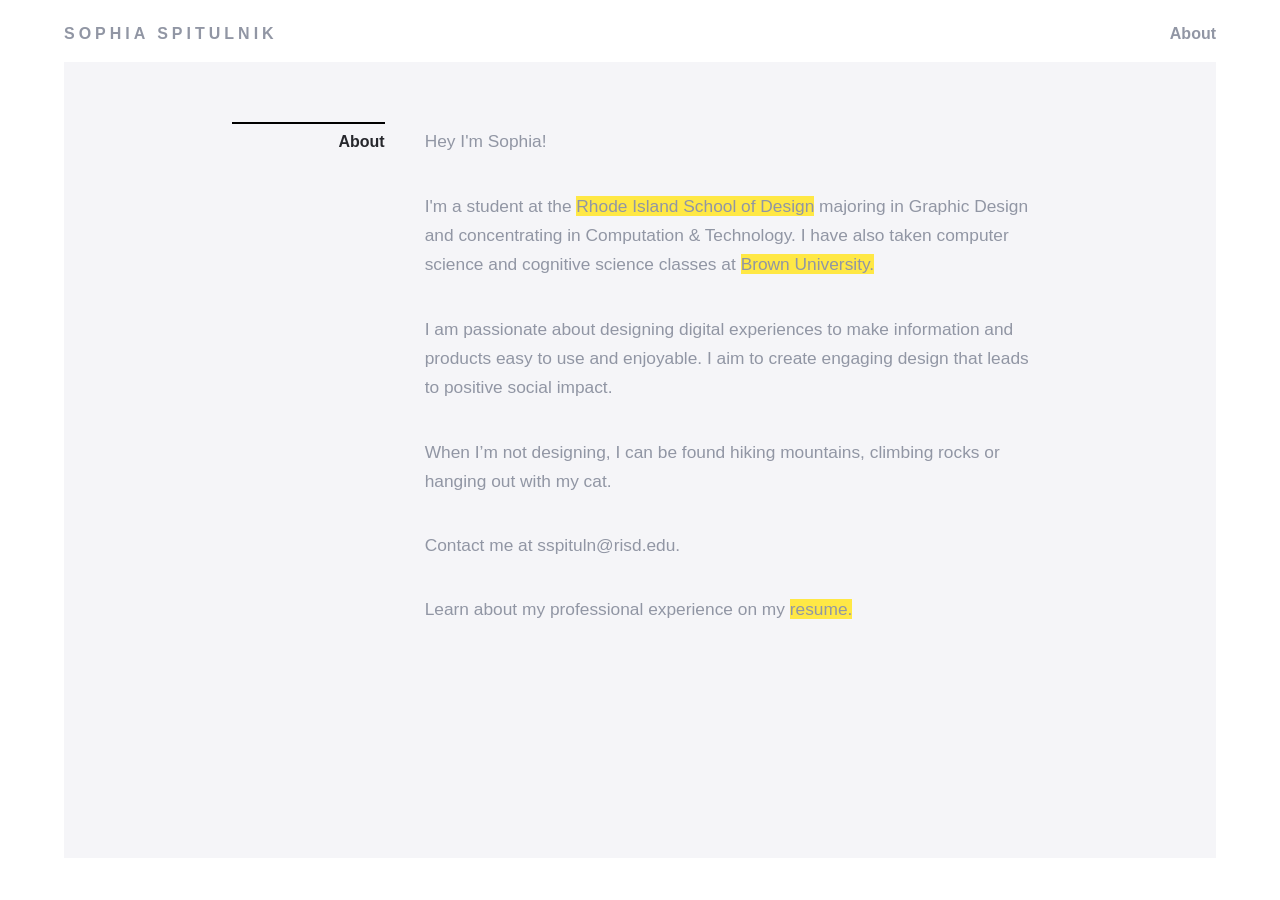
==== about.html @ be1d97a9 "landing page" ====
<!DOCTYPE html>
<html>
<!-- Made by Sophia Spitulnik, set in Pier Sans. -->
	<head>
	    <meta charset="UTF-8">
	    <meta name="description" content="Sophia Spitulnik is a designer and innovator. Sophia creates engaging experiences, products, interactions and designs that lead to positive social impact. She is a student at RISD majoring in Graphic Design with concentrations in Computation & Technology and Sustainability.">
	    <meta name="author" content="Sophia Spitulnik">
	    <title>Sophia Spitulnik</title>
	    <meta property="og:image" content="">
		<meta property="og:url" content="sophiaspitulnik.com">
	    <link rel="stylesheet" href="styles.css">
	    <meta name="viewport" content="width=device-width, initial-scale=1">
	    <link rel="icon" type="image/png" href="images/favicon.png" sizes="32x32">
	</head>
	<body style="overflow: auto;">
		<div class="hideMobile landingPageNav">
			<div id="name">
				<a href="index.html"><h1>Sophia Spitulnik</h1></a>
			</div>
			<div id="navigationGroup">
				<a href="about.html"><h3 class="navigation">About</h3></a>
			</div>
		</div>

		<div class="hideDesktop">
			<div id="navigationGroup">
				<a href="index.html"><h1>Sophia Spitulnik</h1></a>
				<a href="about.html"><h3 class="navigation">About</h3></a>
			</div>
		</div>

		<div style="width: 100%;">
			<div id="about">
				<div class="section">
					<h3>About</h3>
					<div class="sectionContent" style="">
						<p class="basicText">Hey I'm Sophia!</p>
						<p class="basicText">I'm a student at the <a href="https://www.risd.edu/" class="linkHighlight">Rhode Island School of Design</a> majoring in Graphic Design and concentrating in Computation & Technology. I have also taken computer science and cognitive science classes at <a href="https://www.brown.edu/" class="linkHighlight">Brown University.</a></p>
						<p class="basicText">I am passionate about designing digital experiences to make information and products easy to use and enjoyable. I aim to create engaging design that leads to positive social impact.</p>
						<p class="basicText">When I’m not designing, I can be found hiking mountains, climbing rocks or hanging out with my cat.</p>

						<p class="basicText">Contact me at sspituln@risd.edu.</p>
						<p class="basicText">Learn about my professional experience on my <a href="images/sophiaSpitulnikResume.pdf" class="linkHighlight">resume.</a></p>

					</div>
				</div>
			</div>
		</div>

	</body>
</html>
---- styles.css ----
@font-face {
    font-family: PierSans;
    src: url(hinted-PierSans.woff);
}

@font-face {
    font-family: PierSans;
    src: url(hinted-PierSans-Bold.woff);
    font-weight: bold;
}


body, html {
	font-family: "PierSans", Helvetica, sans-serif;
	margin: 0;
	padding: 0;
	line-height: 1.4;
	color: #26272C;
}

hr {
	padding-bottom: 0px;
	margin-bottom: 0px;
	color: #26272C;
	background-color: #26272C;
	height: 2px;
	border: 0;	
}

img, video {
	width: 100%;
}

h1, h2, h3, h4, h5, h6, a {
	color: #26272C;
}


a {
	text-decoration: none;
}


p span{
	font-weight: bold;

}


video.column {
	margin-bottom: 24px;
}

.hideMobile {
	display: none;
}

.hideDesktop {
	display: block;
	width: calc(100% - 32px);
	padding-top: 24px;
	padding-bottom: 16px;
	padding-left: 16px;
	padding-right: 16px;
	position: static; 
	z-index: 110; 
	top: 0;
	background-color: rgba(255, 255, 255, 0.97);
	overflow: hidden;
}

#comingSoonMobil {
	position: relative;
	display: block;
	height: 100%;
}

a#comingSoonMobil:hover .overlay {
	opacity: 1;
}

a#comingSoonMobil:focus .overlay, a#comingSoonMobil:active .overlay {
	opacity: 1;
	background-color: green;
}


.overlay {
	position: absolute;
	top: 0;
	bottom: 0;
	left: 0;
	right: 0;
	height: 100%;
	width: 100%;
	opacity: 0;
	transition: .5s ease;
	background-color: #FFE845;
	z-index: 100;
}

.header {
	position: fixed;
	top: 0;
	width: 100%;
	height: 64px;
	margin: 0;
	padding: 0;
	background-color: #F5F5F8;
	opacity: 0.95;
    filter: alpha(opacity=95);
    z-index: 100;
    box-shadow: 0 4px 8px 0 rgba(0, 0, 0, 0.08), 0 6px 20px 0 rgba(0, 0, 0, 0.07), 0 -4px 8px 0 rgba(0, 0, 0, 0.02), 0 -6px 20px 0 rgba(0, 0, 0, 0.03);

}


.nav h1 {
	font-size: 12pt;
	letter-spacing: 4px;
	text-transform: uppercase;
	font-weight: bold;
	color: #26272C;
	margin: 0px;
	display: inline;
	padding-top: 0px;
}


a {
	color: #26272C;

}

.nav #resume {
	font-size: 8pt;
	font-weight: bold;
	display: inline;
	text-align: right;
	padding-left: 36px;
	text-decoration: underline;
}

.nav {
	position: fixed;
	top: 0;
	width: 100%;
	height: 64px;
	padding-top: 24px;
	padding-left: 24px;
	padding-right: 24px;
	padding-bottom: 0px;
	z-index: 110;
}


.landingPageNav {
	/*display: block; */
	width: 95%;
	padding-top: 24px;
	padding-bottom: 16px;
	padding-left: 16px;
	padding-right: 16px;
	position: static; 
	z-index: 110; 
	top: 0;
	background-color: rgba(255, 255, 255, 0.97);
}

.projectPageNav {
	display: block; 
	width: 90%;
	padding-top: 24px; 
	padding-bottom: 8px;
	padding-left: 5vw;
	padding-right: 5vw;
	position: fixed; 
	z-index: 110; 
	top: 0;
	background-color: rgba(245, 245, 248, 0.97); 
	height: 24px; 	
}


.landingPageNav h1, .projectPageNav h1, .hideDesktop h1 {
	font-size: 12pt;
	letter-spacing: 4px;
	text-transform: uppercase;
	font-weight: bold;
	color: #9196A4;
	margin: 0px;
	line-height: 1;

}

.landingPageNav h3, .projectPageNav h3, .hideDesktop h3 {
	font-size: 12pt;
	font-weight: bold;
	color: #9196A4;
	margin: 0px;
	margin-left: 12px;
	margin-right: 12px;
	line-height: 1;
	display: inline-block;
	line-height: 1.3;
}

#navigationGroup h1 {
	margin-right: 0px;
	line-height: 1.3;
}


.landingPageNav h3:hover {
	color: #FFE845;
}

#name {

}

#name h1:hover {
	color: #1787FF;
}

.headerHR {
	position: fixed;
	top: 0;
	width: 100%;
	margin-top: 64px;
	z-index: 110;
}

.coverImage {
	margin-top: 64px;
    overflow: auto;
}

main h3, main h4, main p, #introMessage {
	padding-left: 16px;
	padding-right: 16px;
}

#introMessage, #about {
	padding-top: 24px;
	margin-top: 0px;
	margin-bottom: 0px;
	background-color: #F5F5F8; 
	z-index: 0; 
	top: 0;
}

#introMessage {
	padding-top: 80px;
	padding-bottom: 40px;
	width: calc(100% - 32px);
    padding-right: 16px;
}

#introMessage h2 {
	font-size: 28pt;
	line-height: 1.3;
	margin-top: 0px;
	margin-bottom: 8px;
}

#about {
	margin-left: 0px;
	margin-right: 0px;
	height: auto;
	width: calc(100% - 48px);
	padding-right: 24px;
	padding-left: 24px;
	padding-bottom: 32px;
}


#about .section {
	max-width: 600px;
	min-width: none;
	height: auto;
}

.projectPreviews, .projectPreviewsNextProj{
	z-index: 51; 
	position: relative; 
	margin-top: 24px;
	width: 100%;
	display: flex;
	flex-wrap: wrap;
	justify-content: center;
	margin-right: auto;
	margin-left: auto;

}

.projectPreviews {
	background-color: white; 
}

.tags {
	display: flex;
	flex-direction: row;
	flex-wrap: wrap;
	margin-bottom: 24px;
	padding-left: 12px;
	padding-right: 12px;
}

.tag {
	background: #F1F1F2;
	border-radius: 100px;
	padding-top: 20px;
	padding-bottom: 16px;
	padding-left: 16px;
	padding-right: 16px;
	margin-right: 4px;
	margin-left: 4px;
	margin-top: 8px;
}

.tag .basicText {
	margin: 0px;
	padding: 0px;
	font-size: 12pt;
	line-height: 0;
}

#introParagraph {
		font-size: 16pt; 
		margin-left: 0vw; 
		max-width: 600px;
		margin-top: 0px;
}

.projectPreviews img,  .projectPreviewsNextProj img{
	width: 100%;
	padding: 0px;
}

.projectPreview, .projectPreviewNextProject {
	box-shadow: 0 4px 8px 0 rgba(0, 0, 0, 0.04), 0 6px 20px 0 rgba(0, 0, 0, 0.03), 0 -4px 8px 0 rgba(0, 0, 0, 0.02), 0 -6px 20px 0 rgba(0, 0, 0, 0.03);
	padding-bottom: 24px;
	margin-bottom: 24px;
	margin-right: 16px;
	margin-left: 16px;
	background-color: white;
}

.projectPreviewNextProject {
	background-color: white;
}


.projectPreview:hover, .projectPreviewNextProject:hover {
	box-shadow: 0 8px 12px 0 rgba(0, 0, 0, 0.17), 0 10px 24px 0 rgba(0, 0, 0, 0.15), 0 -8px 12px 0 rgba(0, 0, 0, 0.08), 0 -10px 24px 0 rgba(0, 0, 0, 0.10);
	transform: translateY(-2px);
	transition: .5s ease;
}


.projectPreview h5, .projectPreview h6, .projectPreviewNextProject h5, .projectPreviewNextProject h6 {
	padding-left: 24px;
	padding-right: 24px;
	text-decoration: none;
}

.projectPreview h5, .projectPreviewNextProject h5 {
	font-size: 20pt;
	margin-top: 0px;
	margin-bottom: 0px;
	padding-top: 24px;

}

.projectPreview h6, .projectPreviewNextProject h6 {
	font-size: 16pt;
	margin-top: 0px;
	margin-bottom: 0px;
	padding-top: 8px;
	padding-bottom: 40px;
	font-weight: normal;

}


/*Project Page Specific*/

#votingResearch, #votingStrategy, #votingIdeation, #votingSocial, #votingPitch, #votingBudget, #brainTeam, #brainIdeation, #brainPrototype, .nextProject, #onomatopoeiasIdeation, #onomatopoeiasReflection, #votingWireframes, #linkedinResearch, #linkedinProblem, #linkedinBrainstorm, #linkedinFeedback, #linkedinNext, #journalBaseIdeation, #journalBaseMockups, #journalBaseReflection {
	background-color: #F5F5F8;
	padding-top: 24px;
	padding-bottom: 96px;
}

#votingBackground, #votingUsers, #votingWebsite, #votingTransportation, #votingVisual, #votingConclusion, #brainBackground, #brainUsers, #brainMockups, #brainReflection, #onomatopoeiasBackground, #onomatopoeiasResearch, #onomatopoeiasGIFs, #votingFlow, #linkedinBackground, #linkedinPersona, #linkedinGoals, #linkedinWireframes, #linkedinMockups, #journalBaseBackground, #journalBaseWireframes, #journalBaseUserFlow {
	padding-top: 24px;
	padding-bottom: 96px;
}

#brainOProblem, #brainNProblem {
	background-color: #404B5A;
	padding-top: 24px;
	padding-bottom: 96px;
}

#votingProblem {
	background-color: #238AFC;
	padding-top: 24px;
	padding-bottom: 96px;
}

#onomatopoeiasFProblem, #onomatopoeiasSProblem, #journalBaseProblem {
	background-color: #FFE845;
	padding-top: 24px;
	padding-bottom: 96px;
}

#votingProblem p, #votingProblem p span, #votingProblem h3, #brainOProblem p, #brainNProblem p, #brainOProblem h3, #brainNProblem h3 {
	color: white;
}

#votingProblem p strong, #votingStrategy p strong, #brainOProblem p strong, #brainNProblem p strong, #onomatopoeiasResearch p strong {
	font-size: 18pt;
	line-height: 1.4;
}

#votingStrategy p strong,  #brainUsers p strong, #onomatopoeiasResearch p strong {
	color: #26272C;
	line-height: 1.4;
}

#onomatopoeiasFProblem p strong, #onomatopoeiasSProblem p strong, #journalBaseProblem p strong {
	font-size: 24pt;
	line-height: 1.4;

}

#onomatopoeiasFProblem p, #onomatopoeiasSProblem p, #journalBaseProblem p {
	color: #26272C;
}


.intro {
	margin-top: 120px;
	width: 100%;
}


.intro h1 {
	font-size: 16pt;
	line-height: 1.2;
	padding-right: 24px;
	padding-left: 24px;
	margin-bottom: 8px;
	font-weight: normal;
}

.intro h2 {
	font-size: 40px;
	margin-top: 0px;
	line-height: 1.2;
	padding-left: 24px;
	margin-bottom: 80px;
}



.basicText {
	font-size: 14pt;
	padding-bottom: 8pt;
    padding-top: 8pt;
	color: #9196A4;
	line-height: 1.4;
	margin-bottom: 0;
	margin-top: 0;
}

li {
	font-size: 16pt;
	color: #9196A4;
}

.basicText span {
	color: #26272C;
}

.projectPageContent {
	margin-top: 24px;
	overflow: hidden;
}

.projectPageContent h3, #about h3 {
	font-size: 36pt;
	margin-bottom: 0px;
	line-height: 1.2;
}

.projectPageContent hr {
	margin-top: -8px;
	margin-bottom: 0px;
	padding: 0;
}


hr.highLevelCategory {
	margin-top: -16px;
	margin-bottom: 48px;
	padding: 0;
}


.projectPageContent h4 {
	font-size: 16pt;
	padding-bottom: 2px;
	margin-bottom: 0px;
	margin-top: 56px;
}


.basicText p {
	font-size: 16pt;
	margin-bottom: 0px;
	margin-top: 24px;
	margin-bottom: 0;
}


.team {
	display: flex;
	flex-direction: row;
	flex-wrap: wrap;
	justify-content: flex-start;
	margin-bottom: 0px;

}

.teammate {
	flex-direction: column;
	width: 40%;
	padding-left: 5%;
	padding-right: 5%;
	padding-bottom: 24px;
	padding-top: 24px;
}

.teammate p {
	margin: 0px;
	padding-top: 0px;
	padding-right: 0px;
	margin-left: 0px;
	font-size: 14pt;
}

.teammateInfo p {
	margin-left: 0px;
	padding-left: 0px;
	margin-bottom: 0px;
	padding-bottom: 0px;
}

.teammate img {
	padding: 0;
	width: 50%;
}

.imageFull {
	margin-top: 12px;
}

.imageFit {
	max-width: 100%;
	padding-right: 24px;
	padding-left: 24px;
	padding-top: 24px;
}

.firstImage {
	margin-top: 16px;
	padding-bottom: 0px;
}

.link {
	text-decoration: underline;
	color: #9196A4;
}

.link:hover {
	color: #1787FF;
}

.linkHighlight {
	background-color: #FFE845; 
	color: #9196A4;
}

.linkHighlight:hover {
	color: #26272C;
}

.projectNavigation {
	display: flex;
	justify-content: center;
}

.projectNavigation ul {
	list-style-type: none;
	padding-right: 24px;
	padding-left: 24px;
	width: 50%;
}

.projectNavigation li {
	border: 2px solid;
	padding: 16px;
	margin: 16px;
	text-decoration: underline;
	font-size: 12px;
	font-weight: bold;
}

.navigation {
	float: left;
	text-align: left;
}

#navigationGroup {
	margin-left: 0px;
	margin-top: 0px;
	text-align: left;
  	display: flex;
  	justify-content: space-between;
  	align-items: flex-end;

}

:target {
  display: block;
  position: relative;
  top: -120px; 
  visibility: hidden;
}



/*The Voting Project Specific*/

#researchStatistics strong {
	color: #26272C;
	font-size: 48pt;
}

.researchStatistic {
	margin-top: 36px;
}


p.researchStatText {
	margin-top: -24px;
}


#quote strong {
	color: #26272C;
	font-size: 18pt;
	text-indent: -0.5em;
}


#quote p.quoteCitation {
	margin-top: 0px;
}

#quote{
	margin-bottom: 0px;
	margin-top: 48px;
}

#problemImages {
	padding-top: 12px;
	display: flex;
	flex-direction: row;
	justify-content: space-around;
	width: 100%;
}

#problemImages img {
	margin-bottom: 12px;
	padding: 4px;
	width: 30%;
	align-self: center;
}

#ideationImage {
	padding-top: 24px;
}

#personaSideBySide {
	display: flex;
	flex-direction: column;
	flex-wrap: wrap;
}

.twoColumns {
	display: flex;
	flex-direction: row;
	flex-wrap: wrap;
}

.twoColumns img, .twoColumns p {
	align-self: center;
}

.votingUserFlow {
	width: 50%; 
	padding-bottom: 0px; 
	padding-top: 0px;
}

.votingMockup {
	width: 100%; 
	padding-bottom: 0px; 
	padding-top: 0px;
}

#howToVoteFirstImage {
	float: right;
	overflow: auto;
}

#personaSideBySide img, #personaSideBySide p {
	align-self: center;
}

#personaSideBySide img {
	padding-top: 40px;
	padding-bottom: 40px;
}



/*BrainGate Specific*/

img.brainMockup {
	box-shadow: 0 4px 8px 0 rgba(0, 0, 0, 0.08), 0 6px 20px 0 rgba(0, 0, 0, 0.07), 0 -4px 8px 0 rgba(0, 0, 0, 0.02), 0 -6px 20px 0 rgba(0, 0, 0, 0.03);
	margin-bottom: 12px;
	padding: 0px;
	width: 100%;
	margin-top: 12px;
}

.brainWirframes {
	display: flex;
	flex-direction: row;
	flex-wrap: wrap;
	justify-content: space-around;
}

.brainWirframes img {
	max-width: 18%;
	height: auto;
	align-self: center;
	padding-bottom: 8px;
	padding-top: 8px;
}


/*Onomatopoeia Specific*/

.sideBySide {
	display: flex;
	flex-direction: row;
}

.sideBySide img {
	width: 50%;
	height: auto;
	align-self: center;
}

.manyOnomatopoeias {
	display: flex;
	flex-direction: row;
	flex-wrap: wrap;
	justify-content: space-around;
}

.manyOnomatopoeias img {
	width: 40%;
	height: auto;
	align-self: center;
	margin-right: 16px;
	margin-left: 16px;
}


/*LinkedIn Specific*/
img.linkedInWireframe {
	width: 70%;
	box-shadow: 0 4px 8px 0 rgba(0, 0, 0, 0.08), 0 6px 20px 0 rgba(0, 0, 0, 0.07), 0 -4px 8px 0 rgba(0, 0, 0, 0.02), 0 -6px 20px 0 rgba(0, 0, 0, 0.03);
	margin-right: 24px;
	margin-left: 24px;
	margin-top: 24px;
}

video.userFlowVideo {
	height: 80vh;
	width: auto;
}



@media (min-width: 1000px) {
	

	/*General Project page*/

	#votingResearch, #votingTeam, #votingStrategy, #votingIdeation, #votingSocial, #votingPitch, #votingBudget, #brainTeam, #brainIdeation, #brainTeam, #brainIdeation, #brainPrototype, .nextProject, #onomatopoeiasIdeation, #onomatopoeiasReflection, #votingWireframes, #linkedinResearch, #linkedinProblem, #linkedinBrainstorm, #linkedinFeedback, #linkedinNext, #journalBaseBackground, #journalBaseIdeation, #journalBaseMockups, #journalBaseReflection {
		padding-top: 96px;
		padding-bottom: 96px;
	}

	#brainOProblem, #brainNProblem, #votingProblem, #votingBackground, #votingUsers, #votingWebsite, #votingTransportation, #votingVisual, #votingConclusion, #brainBackground, #brainUsers, #brainMockups, #brainReflection, #onomatopoeiasBackground, #onomatopoeiasResearch, #onomatopoeiasGIFs, #onomatopoeiasFProblem, #onomatopoeiasSProblem, #votingFlow, #linkedinBackground, #linkedinPersona, #linkedinGoals, #linkedinWireframes, #linkedinMockups, #journalBaseProblem, #journalBaseWireframes, #journalBaseUserFlow {
		padding-top: 96px;
		padding-bottom: 96px;
	}


	#votingProblem p strong, #votingStrategy p strong, #brainOProblem p strong, #brainNProblem p strong {
		font-size: 24pt;
		line-height: 1.4;
	}

	#votingProblem h3, #brainOProblem h3, #brainNProblem h3 {
		border-top: 2px solid white;
	}
	

	main h3, main h4, main p, #introMessage {
		padding-left: 24px;
		padding-right: 24px;
	}

	.hideMobile {
		display: inline;
	}

	.hideDesktop {
		visibility: hidden;
	}

	.intro {
		margin-top: 184px;
		margin-left: 120px;
		margin-right: 120px;
		width: calc(100% - 240px);
		overflow: hidden;
	}

	.intro img {
		height: auto;

	}

	.intro h1 {
		font-size: 20pt;
		line-height: 1.2;
		max-width: 1000px;
		margin-right: auto;
		margin-left: auto;
		margin-bottom: 24px;
		font-weight: normal;
		padding-right: 0px;
	}

	.intro h2 {
		font-size: 58px;
		margin-top: 0px;
		line-height: 1.2;
		max-width: 1000px;
		margin-right: auto;
		margin-left: auto;
		margin-bottom: 144px;
	}
	
	.section {
		margin-right: 120px;
		margin-left: 120px;
		display: flex;
		flex-direction: row;
		align-items: baseline;
	}

	.section h3 {
		font-size: 13pt;
		margin-bottom: 0px;
		margin-top: 36px;
		margin-left: auto;
		margin-right: 40px;
		padding-left: 0px;
		padding-right: 0px;
		line-height: 1.4;
		padding-top: 8px;
		width: 176px;
		border-top: 2px solid #000;
		text-align: right;
	}

	.sectionContent {
		width: 700px;
		margin-right: auto;
		margin-left: auto;
	}


	.header {
		height: 40px;

	}

	.headerHR {
		margin-top: 40px;

	}

	.firstImage {
		margin-top: 16px;
		padding-bottom: 0vw;
	}


	.basicText {
		margin-top: 24px;
		font-size: 13pt;
		line-height: 1.7;
		padding-bottom: 0px;
		margin-bottom: 0;
		padding-bottom: 0px;
	}

	li {
		font-size: 13pt;
		line-height: 1.7;
	}

	.fullImageContainer {
		width: 950px;
		margin: auto;
		margin-top: 24px;
		/*max-width: 175%;
		margin-left: -37.5%;
		margin-right: 37.5%;
		margin-top: 100px;*/
	}


	.projectPageContent img {
		display: block;
	}

	.projectPageContent video {
		display: block;
		height: auto;
	}

	.projectPageContent h4 {
		margin-top: 200px;
		font-size: 24pt;
	}

	hr {
		height: 3px;
	}


	.teammate {
		display: flex;
		width: 28%;
		flex-direction: row;
		padding-left: 24px;
		padding-right: 12px;
		margin-top: 0px;
		margin-bottom: 0px;
		justify-content: flex-start;
		align-self: flex-start;
	}

	.teammate img {
		align-self: flex-start;
		padding-right: 16px;
		width: 25%;
		top: 0;
	}

	.teammate p {
		margin: 0px;
		padding-top: 0px;
		padding-right: 0px;
		margin-left: 0px;
		font-size: 10pt;
	}

	div.projectPreviews.column, div.projectPreviewsNextProj.column {
		display: flex;
		flex-direction: column;
		justify-content: space-between;

	}

	.nextProject {
		padding-left: 0px;
	}

	h3.nextProject {
		font-size: 48px;
		margin-top: 150px;
		margin-bottom: 0px;
	}


	/*landing page*/

	.projectPreview h5, .projectPreviewNextProject h5 {
		font-size: 14pt;
		margin-top: 0px;
		margin-bottom: 12px;
		padding-top: 24px;

	}

	.projectPreview h5, .projectPreview h6, .projectPreviewNextProject h5, .projectPreviewNextProject h6 {
		padding-left: 32px;
		padding-right: 32px;
		text-decoration: none;
	}

	.hide {
		visibility: hidden;
	}

	.projectPreview h6, .projectPreviewNextProject h6 {
		font-size: 14pt;
		margin-top: 0px;
		margin-bottom: 0px;
		padding-top: 0px;
		padding-bottom: 24px;
		font-weight: normal;

	}


	#landingPageContent {
		width: 1000px;
		margin-right: auto;
		margin-left: auto;
	}

	.projectPreviews, .projectPreviewsNextProj {
		display: flex;
		flex-direction: row;
		justify-content: space-between;
		padding-left: 5vw;
		padding-right: 5vw;
		padding-top: 0px;
		flex-wrap: wrap;
		max-width: 90%;
		padding-top: 48px;
	}

	.projectPreviews {
		margin-top: 70vh;
	}

	.projectPreview {
		width: 31%;
		margin-left: 0px;
		margin-right: 0px;
		padding-bottom: 0px;
		margin-top: 16px;
		margin-bottom: 0px;
	}

	.projectPreviewNextProject {
		width: 48%;
		margin-left: 0px;
		margin-right: 0px;
		margin-top: 0px;
		margin-bottom: 48px;
		padding-bottom: 0px;
	}

	.bottom {
		padding-top: 0px;
		margin-top: 0px;
		margin-bottom: 48px;
	}

	.top {
		margin-bottom: 32px;
	}

	#introMessage {
		margin-left: 5vw;
		margin-right: 5vw;
		margin-bottom: 0px;
		margin-top: 24px;
    	padding-top: 144px;
		padding-right: 104px;
		padding-left: 104px;
		padding-bottom: 0px;
		height: 80vh;
		background-color: #F5F5F8; 
		position: fixed; 
		z-index: 0; 
		top: 0;
		width: calc(90% - 208px);
	}

	#about {
		margin-left: 5vw;
		margin-right: 5vw;
		margin-top: 0px;
		background-color: #F5F5F8; 
		height: calc(90vh - 70px);
		width: calc(90% - 96px);
		padding-right: 48px;
		padding-left: 48px;
		padding-top: 24px;
	}

	#about .section {
		min-width: 600px;
		max-width: 800px;
	}

	#about h3 {
		font-size: 12pt;
	}

	#introParagraph {
		font-size: 18pt; 
		margin-left: 35vw; 
		max-width: 600px;
		margin-top: -16px;
	}

	#introMessage h2 {
		font-size: 7vw;
		margin-bottom: 48px;
		line-height: 1.3;
		margin-top: 0px;
	}


	.nav {
		display: block;
		margin-top: 10px;
		width: 90%;
		padding-top: 0px;
		margin-right: auto;
		margin-left: auto;
	}

	.nav #resume {
		float: right;
		padding-right: 48px;
		font-size: 20px;
		position: static;
	}

	.landingPageNav {
	    display: block;
	    width: 90%;
	    padding-top: 26px;
    	padding-bottom: 16px;
	    padding-left: 5vw;
	    padding-right: 5vw;
	    position: fixed;
	    z-index: 110;
	    top: 0;
	}

	.projectPageNav {
		display: block; 
		width: 90%;
		padding-top: 20px;
    	padding-bottom: 10px;
		padding-left: 5vw;
		padding-right: 5vw;
		position: fixed; 
		z-index: 110; 
		top: 0;
		background-color: rgba(245, 245, 248, 0.97); 
		height: 24px; 	
	}

	.landingPageNav h3, .projectPageNav h3, #navigationGroup h1 {
		font-size: 12pt;
		font-weight: bold;
		color: #9196A4;
		margin: 0px;
		margin-left: 48px;
		line-height: 1;
		display: inline-block;
		align-items: flex-end;
		line-height: 1;
	}

	#name {
		float: left;
		align-items: flex-end;
		line-height: 1;
	}

	.navigation {
		display: inline; 
		float: right;
	}


	#navigationGroup {
		margin-left: 0px;
	    margin-top: 0px;
	    margin-top: 16px;
	    text-align: right;
	    display: inline;
	    justify-content: right;
	}


	#dtResume {
		position: static;
	}
	


	/*voting project*/

	
	#personaSideBySide {
		display: flex;
		flex-direction: row;
		flex-wrap: wrap;
	}

	#personaSideBySide img, #personaSideBySide p {
		align-self: center;
		width: 40%;
	}

	.twoColumns {
		display: flex;
		flex-direction: row;
		flex-wrap: wrap;
		justify-content: center;
	}

	.twoColumns img {
		max-width: 50%;
		align-self: center;
	}

	.twoColumns p {
		max-width: 30%;
		align-self: center;
		margin-top: 0px;
	}
		

	.votingMockup {
		width: 50%;
	}

	#researchStatistics {
		display: flex;
		flex-direction: row;
	}

	.researchStatistic {
		width: 40%;
	}

	#quote {
		width: 500px;
		margin-bottom: 90px;
	}

	#problemImages {
		display: flex;
		flex-direction: row;
		justify-content: space-between;
	}

	#problemImages img {
		width: 30%;
		height: auto;
		align-self: center;

	}


	/*BrainGate*/

	.brainMockup {
		width: 800px;
		margin-right: auto;
		margin-left: auto;
		display: block;
		padding: 0px;
	}

	.brainWirframes {
		display: flex;
		flex-direction: row;
		flex-wrap: wrap;
		justify-content: space-between;
	}

	.brainWirframes img {
		width: 18%;
		height: auto;
		align-self: center;
	}

	img.brainMockup {
		margin-top: 40px;
	}


	/*Onomatopoeias*/

	.sideBySide {
		display: flex;
		flex-direction: row;
	}

	.sideBySide img {
		width: 50%;
		height: auto;
		align-self: center;
	}

	.manyOnomatopoeias {
		display: flex;
		flex-direction: row;
		flex-wrap: wrap;
		justify-content: space-around;
	}

	.manyOnomatopoeias img {
		width: 15%;
		height: auto;
		align-self: center;
		margin-right: 16px;
		margin-left: 16px;
	}

	/*LinkedIn Specific*/
	img.linkedInWireframe {
		width: 30%;
	}

	video.userFlowVideo {
		height: 80vh;
		width: auto;
	}


}


@media (min-width: 768px) and (max-width: 1000px) {
	
	
	#votingResearch, #votingStrategy, #votingIdeation, #votingSocial, #votingPitch, #votingBudget, #brainTeam, #brainIdeation, .nextProject, #onomatopoeiasIdeation, #onomatopoeiasReflection, #votingWireframes, #linkedinResearch, #linkedinProblem, #linkedinBrainstorm, #linkedinFeedback, #linkedinNext, #journalBaseBackground, #journalBaseIdeation, #journalBaseMockups, #journalBaseReflection {
		background-color: #f4f4f4;
		padding-top: 96px;
		padding-bottom: 96px;
	}

	#votingProblem, #votingBackground, #votingUsers, #votingWebsite, #votingTransportation, #votingVisual, #votingConclusion, #brainBackground, #brainUsers, #brainMockups, #brainReflection, #onomatopoeiasBackground, #onomatopoeiasResearch, #onomatopoeiasGIFs, #onomatopoeiasFProblem, #onomatopoeiasSProblem, #votingFlow, #linkedinBackground, #linkedinPersona, #linkedinGoals, #linkedinWireframes, #linkedinMockups, #journalBaseProblem, #journalBaseWireframes, #journalBaseUserFlow {
		padding-top: 96px;
		padding-bottom: 96px;
	}

	#votingProblem p strong, #votingStrategy p strong, #brainOProblem p strong, #brainNProblem p strong {
		font-size: 24pt;
		line-height: 1.4;
	}

	#votingProblem h3, #brainOProblem h3, #brainNProblem h3 {
		border-top: 2px solid white;
	}

	main h3, main h4, main p, #introMessage {
		padding-left: 24px;
		padding-right: 24px;
	}

	.hideMobile {
		display: inline;
	}

	.hideDesktop {
		display: none;
		visibility: hidden;
	}

	.intro {
		margin-top: 184px;
		width: 100%;
	}

	.intro img {
		width: 750px;
		margin-right: auto;
		margin-left: auto;
		height: auto;
		display: block;
	}

	.intro h1 {
		font-size: 20pt;
		line-height: 1.2;
		width: 700px;
		margin-right: auto;
		margin-left: auto;
		margin-bottom: 24px;
		font-weight: normal;
	}

	.intro h2 {
		font-size: 58px;
		margin-top: 0px;
		line-height: 1.2;
		max-width: 700px;
		margin-right: auto;
		margin-left: auto;
		margin-bottom: 144px;
	}

	.sectionContent {
		width: 700px;
		margin-right: auto;
		margin-left: auto;
	}

	.section {
		width: 750px;
		margin-right: auto;
		margin-left: auto;
		display: flex;
		flex-direction: row;
	}

	.section h3 {
		font-size: 13pt;
		margin-bottom: 0px;
		margin-top: 36px;
		margin-left: auto;
		margin-right: 24px;
		padding-left: 0px;
		padding-right: 0px;
		line-height: 1.4;
		padding-top: 8px;
		width: 150px;
		border-top: 2px solid #000;
		text-align: right;

	}

	.header {
		height: 40px;

	}

	.headerHR {
		margin-top: 40px;

	}

	.firstImage {
		margin-top: 16px;
		padding-bottom: 0vw;
	}

	.basicText {
		margin-top: 24px;
		font-size: 13pt;
		line-height: 1.8;
		padding-bottom: 0px;
		margin-bottom: 0;
	}

	li {
		font-size: 13pt;
		line-height: 1.7;
	}


	#landingPageContent {
		width: 768px;
		margin-right: auto;
		margin-left: auto;
	}

	.projectPreviews, .projectPreviewsNextProj {
		display: flex;
		flex-direction: row;
		justify-content: space-between;
		padding-left: 5vw;
		padding-right: 5vw;
		padding-top: 0px;
		flex-wrap: wrap;
		max-width: 90%;
		padding-top: 48px;
	}

	.projectPreviews {
		margin-top: 70vh;
	}

	.projectPreview {
		width: 48%;
		margin-left: 0px;
		margin-right: 0px;
		margin-top: 0px;
		margin-bottom: 0px;
		padding-bottom: 0px;
	}

	.projectPreviewNextProject {
		width: 48%;
		margin-left: 0px;
		margin-right: 0px;
		margin-top: 0px;
		margin-bottom: 48px;
		padding-bottom: 0px;
	}

	.bottom {
		padding-top: 0px;
		margin-top: 16px;
		margin-bottom: 16px;
	}

	.top {
		margin-bottom: 16px;
		margin-top: 16px;
	}


	.hide {
		visibility: hidden;
	}

	#introMessage {
		margin-left: 5vw;
		margin-right: 5vw;
		margin-bottom: 0px;
		margin-top: 24px;
		padding-top: 128px;
		padding-right: 104px;
		padding-left: 104px;
		padding-bottom: 0px;
		height: 80vh;
		background-color: #F5F5F8; 
		position: fixed; 
		z-index: 0; 
		top: 0;
		width: calc(90% - 208px);
	}

	#introParagraph {
		font-size: 16pt; 
		margin-left: 0vw; 
		max-width: 600px;
		margin-top: 0px;
	}

	#introMessage h2 {
		font-size: 7vw;
		margin-bottom: 48px;
		line-height: 1.3;
		margin-top: 0px;
	}

	#about {
		margin-left: 5vw;
		margin-right: 5vw;
		margin-top: 0px;
		background-color: #F5F5F8; 
		height: calc(90vh - 70px);
		width: calc(90% - 96px);
		padding-right: 48px;
		padding-left: 48px;
		padding-top: 64px;
	}

	#about .section {
		max-width: 600px;
	}

	#about h3 {
		font-size: 12pt;
	}

	.landingPageNav {
		display: block; 
		width: 90%;
		padding-top: 26px;
    	padding-bottom: 16px;
		padding-left: 5vw;
		padding-right: 5vw;
		position: fixed; 
		z-index: 110; 
		top: 0;
	}

	.projectPageNav {
		display: block; 
		width: 90%;
		padding-top: 20px;
    	padding-bottom: 10px;
		padding-left: 5vw;
		padding-right: 5vw;
		position: fixed; 
		z-index: 110; 
		top: 0;
		background-color: rgba(245, 245, 248, 0.97); 
		height: 24px; 	
	}

	.landingPageNav h3, .projectPageNav h3, #navigationGroup h1 {
		font-size: 12pt;
		font-weight: bold;
		color: #9196A4;
		margin: 0px;
		margin-left: 48px;
		line-height: 1;
		display: inline-block;
	}

	#name {
		float: left;
	}

	.navigation {
		display: inline; 
		float: right;
	}

	#navigationGroup {
		margin-left: 0px;
		margin-top: 0px;
		margin-top: 0px;
		text-align: right;
  		display:inline;
  		justify-content:right;
  		align-items: center;
  		top: 0;
	}


	.nav {
		display: block;
		margin-top: 10px;
		width: 30%;
		padding-top: 0px;
	}


	.nav #resume {
		float: right;
		padding-right: 48px;
		font-size: 20px;
		position: static;
	}

	#dtResume {
		position: static;
	}

	.projectPreview h5, .projectPreviewNextProject h5 {
		font-size: 14pt;
		margin-top: 0px;
		margin-bottom: 12px;
		padding-top: 24px;

	}

	.projectPreview h5, .projectPreview h6, .projectPreviewNextProject h5, .projectPreviewNextProject h6 {
		padding-left: 32px;
		padding-right: 32px;
		text-decoration: none;
	}

	.projectPreview h6, .projectPreviewNextProject h6 {
		font-size: 14pt;
		margin-top: 0px;
		margin-bottom: 0px;
		padding-top: 0px;
		padding-bottom: 24px;
		font-weight: normal;

	}

	.nav {
		width: 768px;
		margin-right: auto;
		margin-left: auto;
		display: block;
		padding-top: 0px;
	}

	.nav #resume {
		float: right;
		padding-right: 48px;
		font-size: 20px;
	}


	img.column  {
		display: block;
	}

	video.column {
		display: block;
	}

	.projectPageContent h4 {
		margin-top: 200px;
		font-size: 24pt;
	}

	.projectPageContent h3 {
		font-size: 13pt;
		margin-bottom: 0px;
		margin-top: 40px;
		margin-left: 0px;
		padding-left: 0px;
	}


	#researchStatistics {
		display: flex;
		flex-direction: row;
	}

	.researchStatistic {
		width: 40%;
	}

	#quote {
		width: 500px;
		margin-bottom: 90px;
	}

	#problemImages {
		display: flex;
		flex-direction: row;
		justify-content: space-between;
	}

	.theVotingProjectImportant p {
		margin-top: 0px;
		padding-top: 64px;
		padding-bottom: 64px;
	}

	#personaSideBySide {
		display: flex;
		flex-direction: row;
		flex-wrap: wrap;
	}

	#personaSideBySide img, #personaSideBySide p {
		align-self: center;
		width: 40%;
	}

	.twoColumns {
		display: flex;
		flex-direction: row;
		flex-wrap: wrap;
		justify-content: center;
	}

	.twoColumns img {
		max-width: 50%;
		align-self: center;
	}

	.twoColumns p {
		max-width: 30%;
		align-self: center;
		margin-top: 0px;
	}
	

	.votingMockup {
		width: 40%;
	}

	#problemImages img {
		width: 30%;
		height: auto;
		align-self: center;

	}

	div.projectPreviews.column {
		display: flex;
		flex-direction: column;
		justify-content: space-between;
	}


	.nextProject {
		padding-left: 0px;
	}

	h3.nextProject {
		font-size: 48px;
		margin-top: 150px;
		margin-bottom: 0px;
	}


	hr {
		height: 3px;
	}


	.teammate {
		display: flex;
		width: 40%;
		flex-direction: row;
		padding-left: 24px;
		padding-right: 12px;
		margin-top: 0px;
		margin-bottom: 0px;
		justify-content: flex-start;
		align-self: flex-start;
	}

	.teammate img {
		align-self: flex-start;
		padding-right: 16px;
		width: 25%;
		top: 0;
	}

	.teammate p {
		margin: 0px;
		padding-top: 0px;
		padding-right: 0px;
		margin-left: 0px;
		font-size: 10pt;
	}


	.brainMockup {
		width: 750px;
		margin-right: auto;
		margin-left: auto;
		display: block;
		padding: 0px;
	}

	img.brainMockup {
		margin-top: 40px;
	}


	.brainWirframes {
		display: flex;
		flex-direction: row;
		flex-wrap: wrap;
		justify-content: space-around;
	}

	.brainWirframes img {
		width: 18%;
		height: auto;
		align-self: center;
		padding-top: 8px;
		padding-bottom: 8px;
	}

	.sideBySide {
		display: flex;
		flex-direction: row;
	}

	.sideBySide img {
		width: 50%;
		height: auto;
		align-self: center;
	}

	.manyOnomatopoeias {
		display: flex;
		flex-direction: row;
		flex-wrap: wrap;
		justify-content: space-around;
	}

	.manyOnomatopoeias img {
		width: 15%;
		height: auto;
		align-self: center;
		margin-right: 16px;
		margin-left: 16px;
	}

	/*LinkedIn Specific*/
	img.linkedInWireframe {
		width: 30%;
	}

	video.userFlowVideo {
		height: 80vh;
		width: auto;
	}


}
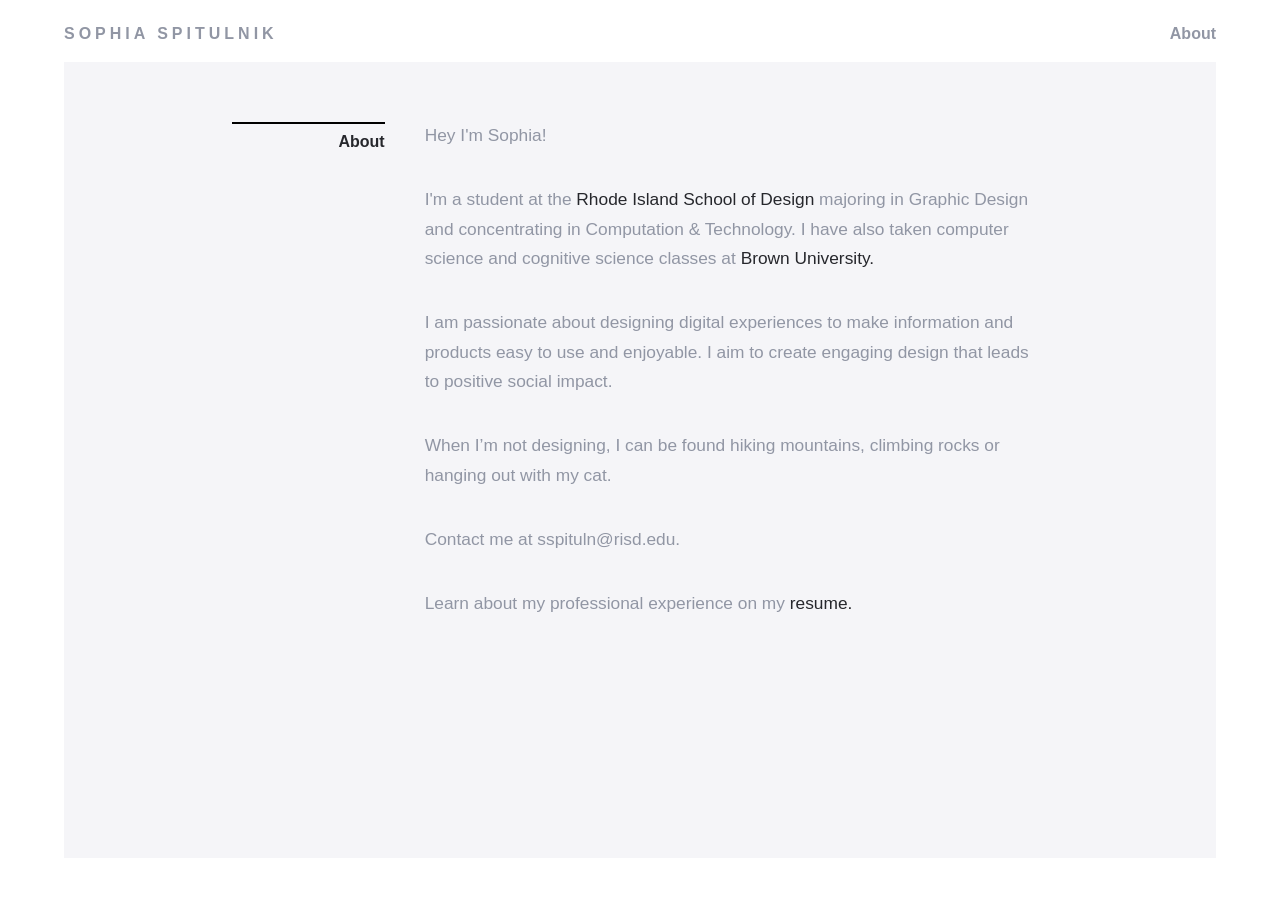
==== commit 286685ec: "journalBase page, nav bar" ====
--- a/about.html
+++ b/about.html
@@ -13,7 +13,7 @@
 	    <link rel="icon" type="image/png" href="images/favicon.png" sizes="32x32">
 	</head>
 	<body style="overflow: auto;">
-		<div class="hideMobile landingPageNav">
+		<div class="hideMobile landingPageNav" style="box-shadow: none; background-color: white;">
 			<div id="name">
 				<a href="index.html"><h1>Sophia Spitulnik</h1></a>
 			</div>
@@ -22,12 +22,13 @@
 			</div>
 		</div>
 
-		<div class="hideDesktop">
+		<div class="hideDesktop" style="background-color: white;">
 			<div id="navigationGroup">
 				<a href="index.html"><h1>Sophia Spitulnik</h1></a>
 				<a href="about.html"><h3 class="navigation">About</h3></a>
 			</div>
 		</div>
+
 
 		<div style="width: 100%;">
 			<div id="about">
@@ -35,12 +36,12 @@
 					<h3>About</h3>
 					<div class="sectionContent" style="">
 						<p class="basicText">Hey I'm Sophia!</p>
-						<p class="basicText">I'm a student at the <a href="https://www.risd.edu/" class="linkHighlight">Rhode Island School of Design</a> majoring in Graphic Design and concentrating in Computation & Technology. I have also taken computer science and cognitive science classes at <a href="https://www.brown.edu/" class="linkHighlight">Brown University.</a></p>
+						<p class="basicText">I'm a student at the <a href="https://www.risd.edu/">Rhode Island School of Design</a> majoring in Graphic Design and concentrating in Computation & Technology. I have also taken computer science and cognitive science classes at <a href="https://www.brown.edu/">Brown University.</a></p>
 						<p class="basicText">I am passionate about designing digital experiences to make information and products easy to use and enjoyable. I aim to create engaging design that leads to positive social impact.</p>
 						<p class="basicText">When I’m not designing, I can be found hiking mountains, climbing rocks or hanging out with my cat.</p>
 
 						<p class="basicText">Contact me at sspituln@risd.edu.</p>
-						<p class="basicText">Learn about my professional experience on my <a href="images/sophiaSpitulnikResume.pdf" class="linkHighlight">resume.</a></p>
+						<p class="basicText">Learn about my professional experience on my <a href="images/sophiaSpitulnikResume.pdf">resume.</a></p>
 
 					</div>
 				</div>
--- a/styles.css
+++ b/styles.css
@@ -66,7 +66,7 @@
 	position: static; 
 	z-index: 110; 
 	top: 0;
-	background-color: rgba(255, 255, 255, 0.97);
+	background-color: rgba(245, 245, 248, 0.95);
 	overflow: hidden;
 }
 
@@ -165,7 +165,9 @@
 	position: static; 
 	z-index: 110; 
 	top: 0;
-	background-color: rgba(255, 255, 255, 0.97);
+	background-color: rgba(245, 245, 248, 0.90);
+	color: #26272C; 
+	box-shadow: 0 4px 15px 0 rgba(0, 0, 0, 0.04), 0 4px 20px 0 rgba(0, 0, 0, 0.03);
 }
 
 .projectPageNav {
@@ -292,7 +294,6 @@
 	justify-content: center;
 	margin-right: auto;
 	margin-left: auto;
-
 }
 
 .projectPreviews {
@@ -341,7 +342,7 @@
 
 .projectPreview, .projectPreviewNextProject {
 	box-shadow: 0 4px 8px 0 rgba(0, 0, 0, 0.04), 0 6px 20px 0 rgba(0, 0, 0, 0.03), 0 -4px 8px 0 rgba(0, 0, 0, 0.02), 0 -6px 20px 0 rgba(0, 0, 0, 0.03);
-	padding-bottom: 24px;
+	padding-bottom: 36px;
 	margin-bottom: 24px;
 	margin-right: 16px;
 	margin-left: 16px;
@@ -371,7 +372,6 @@
 	margin-top: 0px;
 	margin-bottom: 0px;
 	padding-top: 24px;
-
 }
 
 .projectPreview h6, .projectPreviewNextProject h6 {
@@ -379,21 +379,19 @@
 	margin-top: 0px;
 	margin-bottom: 0px;
 	padding-top: 8px;
-	padding-bottom: 40px;
 	font-weight: normal;
-
 }
 
 
 /*Project Page Specific*/
 
-#votingResearch, #votingStrategy, #votingIdeation, #votingSocial, #votingPitch, #votingBudget, #brainTeam, #brainIdeation, #brainPrototype, .nextProject, #onomatopoeiasIdeation, #onomatopoeiasReflection, #votingWireframes, #linkedinResearch, #linkedinProblem, #linkedinBrainstorm, #linkedinFeedback, #linkedinNext, #journalBaseIdeation, #journalBaseMockups, #journalBaseReflection {
+#votingResearch, #votingStrategy, #votingIdeation, #votingSocial, #votingPitch, #votingBudget, #brainTeam, #brainIdeation, #brainPrototype, .nextProject, #onomatopoeiasIdeation, #onomatopoeiasReflection, #votingWireframes, #linkedinResearch, #linkedinProblem, #linkedinBrainstorm, #linkedinFeedback, #linkedinNext, #journalBaseIdeation, #journalBaseMockups, #journalBaseReflection, #ideasUsers, #ideasBranding, #ideasPrototype, #ideasPitch {
 	background-color: #F5F5F8;
 	padding-top: 24px;
 	padding-bottom: 96px;
 }
 
-#votingBackground, #votingUsers, #votingWebsite, #votingTransportation, #votingVisual, #votingConclusion, #brainBackground, #brainUsers, #brainMockups, #brainReflection, #onomatopoeiasBackground, #onomatopoeiasResearch, #onomatopoeiasGIFs, #votingFlow, #linkedinBackground, #linkedinPersona, #linkedinGoals, #linkedinWireframes, #linkedinMockups, #journalBaseBackground, #journalBaseWireframes, #journalBaseUserFlow {
+#votingBackground, #votingUsers, #votingWebsite, #votingTransportation, #votingVisual, #votingConclusion, #brainBackground, #brainUsers, #brainMockups, #brainReflection, #onomatopoeiasBackground, #onomatopoeiasResearch, #onomatopoeiasGIFs, #votingFlow, #linkedinBackground, #linkedinPersona, #linkedinGoals, #linkedinWireframes, #linkedinMockups, #journalBaseBackground, #journalBaseWireframes, #journalBaseUserFlow, #ideasBackground, #ideasWireframes, #ideasMockups, #ideasBusiness {
 	padding-top: 24px;
 	padding-bottom: 96px;
 }
@@ -420,7 +418,7 @@
 	color: white;
 }
 
-#votingProblem p strong, #votingStrategy p strong, #brainOProblem p strong, #brainNProblem p strong, #onomatopoeiasResearch p strong {
+#votingProblem p strong, #votingStrategy p strong, #brainOProblem p strong, #brainNProblem p strong, #onomatopoeiasResearch p strong, #journalBaseProblem p strong {
 	font-size: 18pt;
 	line-height: 1.4;
 }
@@ -431,7 +429,7 @@
 }
 
 #onomatopoeiasFProblem p strong, #onomatopoeiasSProblem p strong, #journalBaseProblem p strong {
-	font-size: 24pt;
+	font-size: 18pt;
 	line-height: 1.4;
 
 }
@@ -679,7 +677,7 @@
 #problemImages {
 	padding-top: 12px;
 	display: flex;
-	flex-direction: row;
+	flex-direction: column;
 	justify-content: space-around;
 	width: 100%;
 }
@@ -687,7 +685,7 @@
 #problemImages img {
 	margin-bottom: 12px;
 	padding: 4px;
-	width: 30%;
+	width: 90%;
 	align-self: center;
 }
 
@@ -815,12 +813,12 @@
 
 	/*General Project page*/
 
-	#votingResearch, #votingTeam, #votingStrategy, #votingIdeation, #votingSocial, #votingPitch, #votingBudget, #brainTeam, #brainIdeation, #brainTeam, #brainIdeation, #brainPrototype, .nextProject, #onomatopoeiasIdeation, #onomatopoeiasReflection, #votingWireframes, #linkedinResearch, #linkedinProblem, #linkedinBrainstorm, #linkedinFeedback, #linkedinNext, #journalBaseBackground, #journalBaseIdeation, #journalBaseMockups, #journalBaseReflection {
+	#votingResearch, #votingTeam, #votingStrategy, #votingIdeation, #votingSocial, #votingPitch, #votingBudget, #brainTeam, #brainIdeation, #brainTeam, #brainIdeation, #brainPrototype, .nextProject, #onomatopoeiasIdeation, #onomatopoeiasReflection, #votingWireframes, #linkedinResearch, #linkedinProblem, #linkedinBrainstorm, #linkedinFeedback, #linkedinNext, #journalBaseBackground, #journalBaseIdeation, #journalBaseMockups, #journalBaseReflection, #ideasUsers, #ideasBranding, #ideasPrototype, #ideasPitch {
 		padding-top: 96px;
 		padding-bottom: 96px;
 	}
 
-	#brainOProblem, #brainNProblem, #votingProblem, #votingBackground, #votingUsers, #votingWebsite, #votingTransportation, #votingVisual, #votingConclusion, #brainBackground, #brainUsers, #brainMockups, #brainReflection, #onomatopoeiasBackground, #onomatopoeiasResearch, #onomatopoeiasGIFs, #onomatopoeiasFProblem, #onomatopoeiasSProblem, #votingFlow, #linkedinBackground, #linkedinPersona, #linkedinGoals, #linkedinWireframes, #linkedinMockups, #journalBaseProblem, #journalBaseWireframes, #journalBaseUserFlow {
+	#brainOProblem, #brainNProblem, #votingProblem, #votingBackground, #votingUsers, #votingWebsite, #votingTransportation, #votingVisual, #votingConclusion, #brainBackground, #brainUsers, #brainMockups, #brainReflection, #onomatopoeiasBackground, #onomatopoeiasResearch, #onomatopoeiasGIFs, #onomatopoeiasFProblem, #onomatopoeiasSProblem, #votingFlow, #linkedinBackground, #linkedinPersona, #linkedinGoals, #linkedinWireframes, #linkedinMockups, #journalBaseProblem, #journalBaseWireframes, #journalBaseUserFlow, #ideasBackground, #ideasWireframes, #ideasMockups, #ideasBusiness {
 		padding-top: 96px;
 		padding-bottom: 96px;
 	}
@@ -888,7 +886,7 @@
 		margin-left: 120px;
 		display: flex;
 		flex-direction: row;
-		align-items: baseline;
+		align-items: flex-start;
 	}
 
 	.section h3 {
@@ -1075,7 +1073,7 @@
 		width: 31%;
 		margin-left: 0px;
 		margin-right: 0px;
-		padding-bottom: 0px;
+		padding-bottom: 36px;
 		margin-top: 16px;
 		margin-bottom: 0px;
 	}
@@ -1265,6 +1263,10 @@
 		align-self: center;
 		margin-top: 0px;
 	}
+
+	#extraTopMargin {
+		margin-top: 100px;
+	}
 		
 
 	.votingMockup {
@@ -1288,14 +1290,16 @@
 	#problemImages {
 		display: flex;
 		flex-direction: row;
-		justify-content: space-between;
+		justify-content: flex-start;
+		padding-right: 24px;
+    	padding-left: 24px;
+
 	}
 
 	#problemImages img {
-		width: 30%;
+		width: 40%;
 		height: auto;
 		align-self: center;
-
 	}
 
 
@@ -1372,13 +1376,13 @@
 @media (min-width: 768px) and (max-width: 1000px) {
 	
 	
-	#votingResearch, #votingStrategy, #votingIdeation, #votingSocial, #votingPitch, #votingBudget, #brainTeam, #brainIdeation, .nextProject, #onomatopoeiasIdeation, #onomatopoeiasReflection, #votingWireframes, #linkedinResearch, #linkedinProblem, #linkedinBrainstorm, #linkedinFeedback, #linkedinNext, #journalBaseBackground, #journalBaseIdeation, #journalBaseMockups, #journalBaseReflection {
+	#votingResearch, #votingStrategy, #votingIdeation, #votingSocial, #votingPitch, #votingBudget, #brainTeam, #brainIdeation, .nextProject, #onomatopoeiasIdeation, #onomatopoeiasReflection, #votingWireframes, #linkedinResearch, #linkedinProblem, #linkedinBrainstorm, #linkedinFeedback, #linkedinNext, #journalBaseBackground, #journalBaseIdeation, #journalBaseMockups, #journalBaseReflection, #ideasUsers, #ideasBranding, #ideasPrototype, #ideasPitch {
 		background-color: #f4f4f4;
 		padding-top: 96px;
 		padding-bottom: 96px;
 	}
 
-	#votingProblem, #votingBackground, #votingUsers, #votingWebsite, #votingTransportation, #votingVisual, #votingConclusion, #brainBackground, #brainUsers, #brainMockups, #brainReflection, #onomatopoeiasBackground, #onomatopoeiasResearch, #onomatopoeiasGIFs, #onomatopoeiasFProblem, #onomatopoeiasSProblem, #votingFlow, #linkedinBackground, #linkedinPersona, #linkedinGoals, #linkedinWireframes, #linkedinMockups, #journalBaseProblem, #journalBaseWireframes, #journalBaseUserFlow {
+	#votingProblem, #votingBackground, #votingUsers, #votingWebsite, #votingTransportation, #votingVisual, #votingConclusion, #brainBackground, #brainUsers, #brainMockups, #brainReflection, #onomatopoeiasBackground, #onomatopoeiasResearch, #onomatopoeiasGIFs, #onomatopoeiasFProblem, #onomatopoeiasSProblem, #votingFlow, #linkedinBackground, #linkedinPersona, #linkedinGoals, #linkedinWireframes, #linkedinMockups, #journalBaseProblem, #journalBaseWireframes, #journalBaseUserFlow, #ideasBackground, #ideasWireframes, #ideasMockups, #ideasBusiness {
 		padding-top: 96px;
 		padding-bottom: 96px;
 	}
@@ -1397,7 +1401,7 @@
 		padding-right: 24px;
 	}
 
-	.hideMobile {
+noteinteractions.png	.hideMobile {
 		display: inline;
 	}
 
@@ -1526,7 +1530,7 @@
 		margin-right: 0px;
 		margin-top: 0px;
 		margin-bottom: 0px;
-		padding-bottom: 0px;
+		padding-bottom: 36px;
 	}
 
 	.projectPreviewNextProject {
@@ -1535,7 +1539,7 @@
 		margin-right: 0px;
 		margin-top: 0px;
 		margin-bottom: 48px;
-		padding-bottom: 0px;
+		padding-bottom: 36px;
 	}
 
 	.bottom {
@@ -1759,7 +1763,9 @@
 	#problemImages {
 		display: flex;
 		flex-direction: row;
-		justify-content: space-between;
+		justify-content: flex-start;
+		padding-right: 24px;
+    	padding-left: 24px;
 	}
 
 	.theVotingProjectImportant p {
@@ -1796,6 +1802,10 @@
 		align-self: center;
 		margin-top: 0px;
 	}
+
+	#extraTopMargin {
+		margin-top: 100px;
+	}
 	
 
 	.votingMockup {
@@ -1803,10 +1813,9 @@
 	}
 
 	#problemImages img {
-		width: 30%;
+		width: 40%;
 		height: auto;
 		align-self: center;
-
 	}
 
 	div.projectPreviews.column {
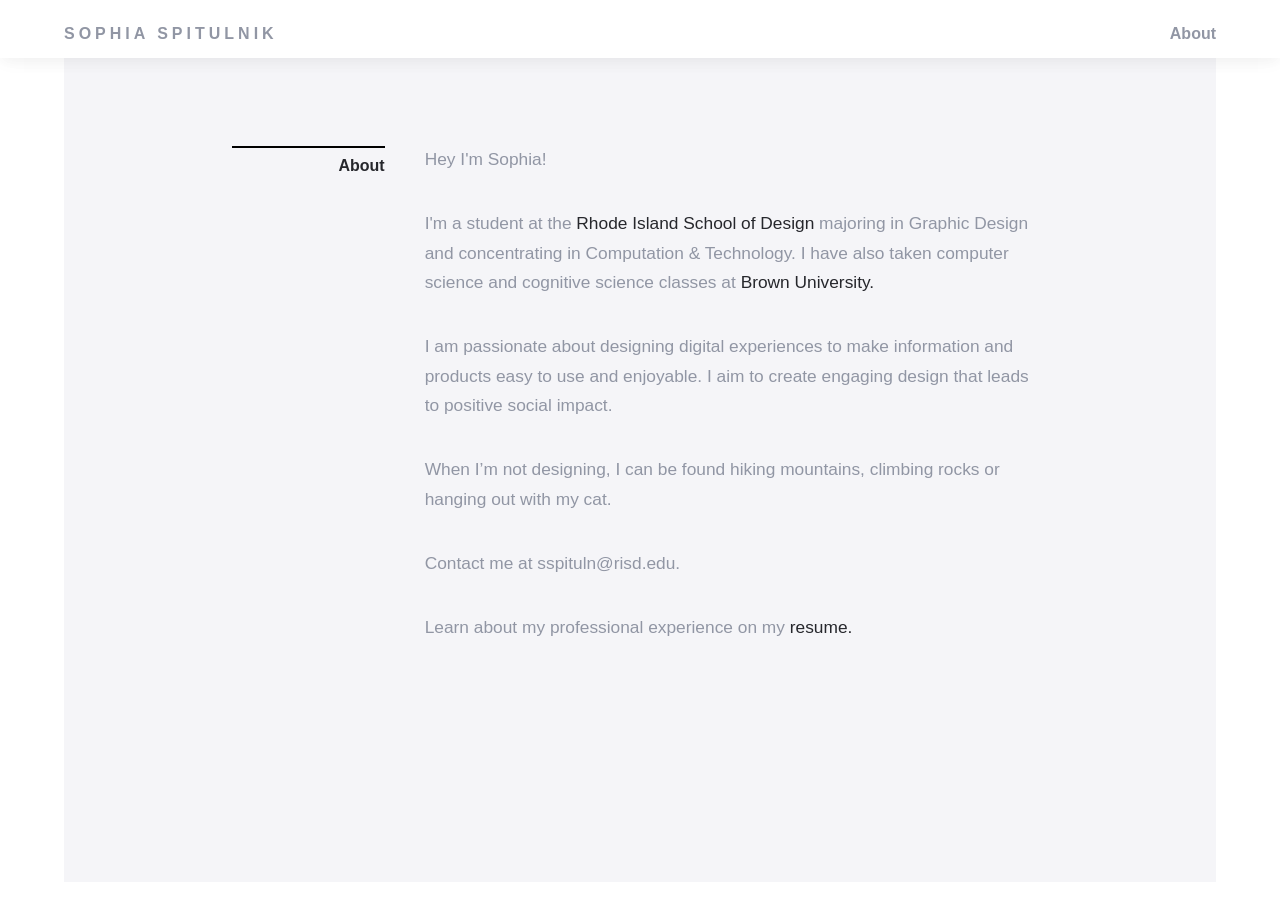
==== commit 080e9a24: "nav bar" ====
--- a/about.html
+++ b/about.html
@@ -13,7 +13,7 @@
 	    <link rel="icon" type="image/png" href="images/favicon.png" sizes="32x32">
 	</head>
 	<body style="overflow: auto;">
-		<div class="hideMobile landingPageNav" style="box-shadow: none; background-color: white;">
+		<div class="hideMobile landingPageNav" style="background-color: white;">
 			<div id="name">
 				<a href="index.html"><h1>Sophia Spitulnik</h1></a>
 			</div>
@@ -22,7 +22,7 @@
 			</div>
 		</div>
 
-		<div class="hideDesktop" style="background-color: white;">
+		<div class="hideDesktop" style="background-color: white; padding-bottom: 0px;">
 			<div id="navigationGroup">
 				<a href="index.html"><h1>Sophia Spitulnik</h1></a>
 				<a href="about.html"><h3 class="navigation">About</h3></a>
@@ -36,12 +36,12 @@
 					<h3>About</h3>
 					<div class="sectionContent" style="">
 						<p class="basicText">Hey I'm Sophia!</p>
-						<p class="basicText">I'm a student at the <a href="https://www.risd.edu/">Rhode Island School of Design</a> majoring in Graphic Design and concentrating in Computation & Technology. I have also taken computer science and cognitive science classes at <a href="https://www.brown.edu/">Brown University.</a></p>
+						<p class="basicText">I'm a student at the <a href="https://www.risd.edu/" target="_blank">Rhode Island School of Design</a> majoring in Graphic Design and concentrating in Computation & Technology. I have also taken computer science and cognitive science classes at <a href="https://www.brown.edu/" target="_blank">Brown University.</a></p>
 						<p class="basicText">I am passionate about designing digital experiences to make information and products easy to use and enjoyable. I aim to create engaging design that leads to positive social impact.</p>
 						<p class="basicText">When I’m not designing, I can be found hiking mountains, climbing rocks or hanging out with my cat.</p>
 
 						<p class="basicText">Contact me at sspituln@risd.edu.</p>
-						<p class="basicText">Learn about my professional experience on my <a href="images/sophiaSpitulnikResume.pdf">resume.</a></p>
+						<p class="basicText">Learn about my professional experience on my <a href="images/sophiaSpitulnikResume.pdf" target="_blank">resume.</a></p>
 
 					</div>
 				</div>
--- a/styles.css
+++ b/styles.css
@@ -96,7 +96,7 @@
 	width: 100%;
 	opacity: 0;
 	transition: .5s ease;
-	background-color: #FFE845;
+	background-color: #6CE4B2;
 	z-index: 100;
 }
 
@@ -255,13 +255,13 @@
 
 #introMessage {
 	padding-top: 80px;
-	padding-bottom: 40px;
+	padding-bottom: 80px;
 	width: calc(100% - 32px);
     padding-right: 16px;
 }
 
 #introMessage h2 {
-	font-size: 28pt;
+	font-size: 36pt;
 	line-height: 1.3;
 	margin-top: 0px;
 	margin-bottom: 8px;
@@ -385,13 +385,13 @@
 
 /*Project Page Specific*/
 
-#votingResearch, #votingStrategy, #votingIdeation, #votingSocial, #votingPitch, #votingBudget, #brainTeam, #brainIdeation, #brainPrototype, .nextProject, #onomatopoeiasIdeation, #onomatopoeiasReflection, #votingWireframes, #linkedinResearch, #linkedinProblem, #linkedinBrainstorm, #linkedinFeedback, #linkedinNext, #journalBaseIdeation, #journalBaseMockups, #journalBaseReflection, #ideasUsers, #ideasBranding, #ideasPrototype, #ideasPitch {
+#votingStrategy, #votingUsers, #votingSocial, #votingPitch, #votingBudget, #brainTeam, #brainIdeation, #brainPrototype, .nextProject, #onomatopoeiasIdeation, #onomatopoeiasReflection, #votingWireframes, #linkedinResearch, #linkedinProblem, #linkedinBrainstorm, #linkedinFeedback, #linkedinNext, #journalBaseIdeation, #journalBaseMockups, #journalBaseReflection, #ideasMockups, #ideasPrototype, #ideasPitch, #ideasResearch {
 	background-color: #F5F5F8;
 	padding-top: 24px;
 	padding-bottom: 96px;
 }
 
-#votingBackground, #votingUsers, #votingWebsite, #votingTransportation, #votingVisual, #votingConclusion, #brainBackground, #brainUsers, #brainMockups, #brainReflection, #onomatopoeiasBackground, #onomatopoeiasResearch, #onomatopoeiasGIFs, #votingFlow, #linkedinBackground, #linkedinPersona, #linkedinGoals, #linkedinWireframes, #linkedinMockups, #journalBaseBackground, #journalBaseWireframes, #journalBaseUserFlow, #ideasBackground, #ideasWireframes, #ideasMockups, #ideasBusiness {
+#votingResearch, #votingBackground, #votingIdeation, #votingWebsite, #votingTransportation, #votingVisual, #votingConclusion, #brainBackground, #brainUsers, #brainMockups, #brainReflection, #onomatopoeiasBackground, #onomatopoeiasResearch, #onomatopoeiasGIFs, #votingFlow, #linkedinBackground, #linkedinPersona, #linkedinGoals, #linkedinWireframes, #linkedinMockups, #journalBaseBackground, #journalBaseWireframes, #journalBaseUserFlow, #ideasBackground, #ideasUsers, #ideasWireframes, #ideasBranding, #ideasBusiness, #ideasProblem {
 	padding-top: 24px;
 	padding-bottom: 96px;
 }
@@ -408,6 +408,10 @@
 	padding-bottom: 96px;
 }
 
+#ideasProblem {
+	background-color: #6CE4B2;
+}
+
 #onomatopoeiasFProblem, #onomatopoeiasSProblem, #journalBaseProblem {
 	background-color: #FFE845;
 	padding-top: 24px;
@@ -418,12 +422,12 @@
 	color: white;
 }
 
-#votingProblem p strong, #votingStrategy p strong, #brainOProblem p strong, #brainNProblem p strong, #onomatopoeiasResearch p strong, #journalBaseProblem p strong {
+#votingProblem p strong, #votingStrategy p strong, #brainOProblem p strong, #brainNProblem p strong, #onomatopoeiasResearch p strong, #journalBaseProblem p strong, #ideasProblem p strong {
 	font-size: 18pt;
 	line-height: 1.4;
 }
 
-#votingStrategy p strong,  #brainUsers p strong, #onomatopoeiasResearch p strong {
+#votingStrategy p strong,  #brainUsers p strong, #onomatopoeiasResearch p strong, #ideasProblem p strong {
 	color: #26272C;
 	line-height: 1.4;
 }
@@ -434,7 +438,7 @@
 
 }
 
-#onomatopoeiasFProblem p, #onomatopoeiasSProblem p, #journalBaseProblem p {
+#onomatopoeiasFProblem p, #onomatopoeiasSProblem p, #journalBaseProblem p, #ideasProblem p {
 	color: #26272C;
 }
 
@@ -813,18 +817,18 @@
 
 	/*General Project page*/
 
-	#votingResearch, #votingTeam, #votingStrategy, #votingIdeation, #votingSocial, #votingPitch, #votingBudget, #brainTeam, #brainIdeation, #brainTeam, #brainIdeation, #brainPrototype, .nextProject, #onomatopoeiasIdeation, #onomatopoeiasReflection, #votingWireframes, #linkedinResearch, #linkedinProblem, #linkedinBrainstorm, #linkedinFeedback, #linkedinNext, #journalBaseBackground, #journalBaseIdeation, #journalBaseMockups, #journalBaseReflection, #ideasUsers, #ideasBranding, #ideasPrototype, #ideasPitch {
+	#votingTeam, #votingStrategy, #votingUsers, #votingSocial, #votingPitch, #votingBudget, #brainTeam, #brainIdeation, #brainTeam, #brainIdeation, #brainPrototype, .nextProject, #onomatopoeiasIdeation, #onomatopoeiasReflection, #votingWireframes, #linkedinResearch, #linkedinProblem, #linkedinBrainstorm, #linkedinFeedback, #linkedinNext, #journalBaseBackground, #journalBaseIdeation, #journalBaseMockups, #journalBaseReflection, #ideasMockups, #ideasPrototype, #ideasPitch, #ideasResearch {
 		padding-top: 96px;
 		padding-bottom: 96px;
 	}
 
-	#brainOProblem, #brainNProblem, #votingProblem, #votingBackground, #votingUsers, #votingWebsite, #votingTransportation, #votingVisual, #votingConclusion, #brainBackground, #brainUsers, #brainMockups, #brainReflection, #onomatopoeiasBackground, #onomatopoeiasResearch, #onomatopoeiasGIFs, #onomatopoeiasFProblem, #onomatopoeiasSProblem, #votingFlow, #linkedinBackground, #linkedinPersona, #linkedinGoals, #linkedinWireframes, #linkedinMockups, #journalBaseProblem, #journalBaseWireframes, #journalBaseUserFlow, #ideasBackground, #ideasWireframes, #ideasMockups, #ideasBusiness {
+	#votingResearch, #brainOProblem, #brainNProblem, #votingProblem, #votingIdeation, #votingBackground, #votingWebsite, #votingTransportation, #votingVisual, #votingConclusion, #brainBackground, #brainUsers, #brainMockups, #brainReflection, #onomatopoeiasBackground, #onomatopoeiasResearch, #onomatopoeiasGIFs, #onomatopoeiasFProblem, #onomatopoeiasSProblem, #votingFlow, #linkedinBackground, #linkedinPersona, #linkedinGoals, #linkedinWireframes, #linkedinMockups, #journalBaseProblem, #journalBaseWireframes, #journalBaseUserFlow, #ideasBackground, #ideasUsers, #ideasWireframes, #ideasBranding, #ideasBusiness, #ideasProblem {
 		padding-top: 96px;
 		padding-bottom: 96px;
 	}
 
 
-	#votingProblem p strong, #votingStrategy p strong, #brainOProblem p strong, #brainNProblem p strong {
+	#votingProblem p strong, #votingStrategy p strong, #brainOProblem p strong, #brainNProblem p strong, #ideasProblem p strong {
 		font-size: 24pt;
 		line-height: 1.4;
 	}
@@ -1123,7 +1127,7 @@
 		width: calc(90% - 96px);
 		padding-right: 48px;
 		padding-left: 48px;
-		padding-top: 24px;
+		padding-top: 64px;
 	}
 
 	#about .section {
@@ -1369,6 +1373,27 @@
 		width: auto;
 	}
 
+	/*unfinished*/
+
+	.unfinishedSideBySide {
+		display: flex;
+		flex-direction: row;
+		justify-content: space-around;
+		margin-top: 48px;
+		margin-bottom: 48px;
+		align-items: center;
+	}
+
+	.unfinishedSideBySide img {
+		width: 40%;
+		height: auto;
+		align-self: center;
+	}
+
+	.unfinishedSideBySide p {
+		width: 40%;
+	}
+
 
 }
 
@@ -1376,18 +1401,18 @@
 @media (min-width: 768px) and (max-width: 1000px) {
 	
 	
-	#votingResearch, #votingStrategy, #votingIdeation, #votingSocial, #votingPitch, #votingBudget, #brainTeam, #brainIdeation, .nextProject, #onomatopoeiasIdeation, #onomatopoeiasReflection, #votingWireframes, #linkedinResearch, #linkedinProblem, #linkedinBrainstorm, #linkedinFeedback, #linkedinNext, #journalBaseBackground, #journalBaseIdeation, #journalBaseMockups, #journalBaseReflection, #ideasUsers, #ideasBranding, #ideasPrototype, #ideasPitch {
+	#votingStrategy, #votingUsers, #votingSocial, #votingPitch, #votingBudget, #brainTeam, #brainIdeation, .nextProject, #onomatopoeiasIdeation, #onomatopoeiasReflection, #votingWireframes, #linkedinResearch, #linkedinProblem, #linkedinBrainstorm, #linkedinFeedback, #linkedinNext, #journalBaseBackground, #journalBaseIdeation, #journalBaseMockups, #journalBaseReflection, #ideasMockups, #ideasPrototype, #ideasPitch, #ideasResearch {
 		background-color: #f4f4f4;
 		padding-top: 96px;
 		padding-bottom: 96px;
 	}
 
-	#votingProblem, #votingBackground, #votingUsers, #votingWebsite, #votingTransportation, #votingVisual, #votingConclusion, #brainBackground, #brainUsers, #brainMockups, #brainReflection, #onomatopoeiasBackground, #onomatopoeiasResearch, #onomatopoeiasGIFs, #onomatopoeiasFProblem, #onomatopoeiasSProblem, #votingFlow, #linkedinBackground, #linkedinPersona, #linkedinGoals, #linkedinWireframes, #linkedinMockups, #journalBaseProblem, #journalBaseWireframes, #journalBaseUserFlow, #ideasBackground, #ideasWireframes, #ideasMockups, #ideasBusiness {
+	#votingResearch, #votingProblem, #votingBackground, #votingIdeation, #votingWebsite, #votingTransportation, #votingVisual, #votingConclusion, #brainBackground, #brainUsers, #brainMockups, #brainReflection, #onomatopoeiasBackground, #onomatopoeiasResearch, #onomatopoeiasGIFs, #onomatopoeiasFProblem, #onomatopoeiasSProblem, #votingFlow, #linkedinBackground, #linkedinPersona, #linkedinGoals, #linkedinWireframes, #linkedinMockups, #journalBaseProblem, #journalBaseWireframes, #journalBaseUserFlow, #ideasBackground, #ideasUsers, #ideasWireframes, #ideasBranding, #ideasBusiness, #ideasProblem {
 		padding-top: 96px;
 		padding-bottom: 96px;
 	}
 
-	#votingProblem p strong, #votingStrategy p strong, #brainOProblem p strong, #brainNProblem p strong {
+	#votingProblem p strong, #votingStrategy p strong, #brainOProblem p strong, #brainNProblem p strong, #ideasProblem p strong {
 		font-size: 24pt;
 		line-height: 1.4;
 	}
@@ -1598,7 +1623,7 @@
 		width: calc(90% - 96px);
 		padding-right: 48px;
 		padding-left: 48px;
-		padding-top: 64px;
+		padding-top: 80px;
 	}
 
 	#about .section {
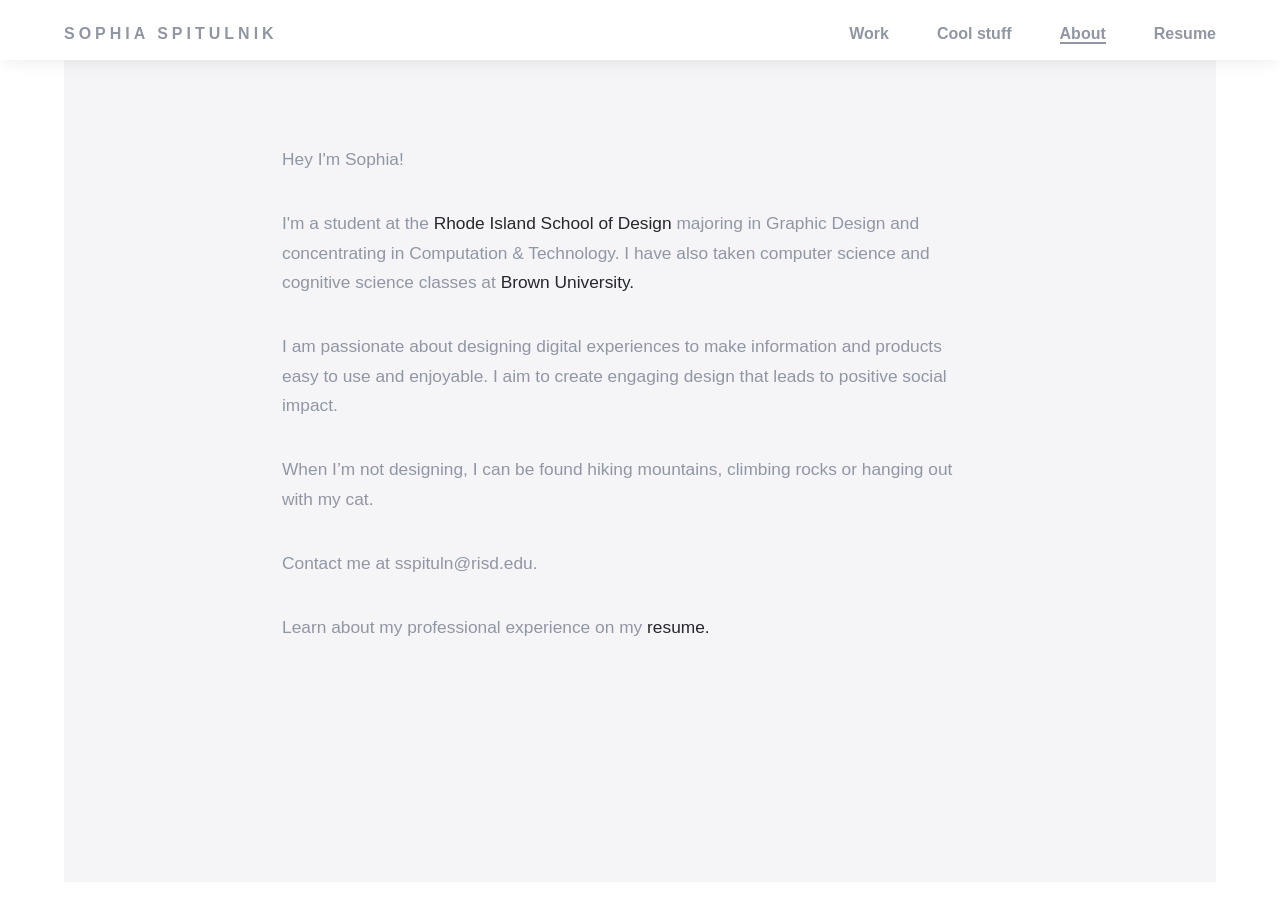
==== commit ee1c8196: "removed image" ====
--- a/about.html
+++ b/about.html
@@ -18,7 +18,10 @@
 				<a href="index.html"><h1>Sophia Spitulnik</h1></a>
 			</div>
 			<div id="navigationGroup">
-				<a href="about.html"><h3 class="navigation">About</h3></a>
+				<a href="images/sophiaSpitulnikResume.pdf" target="_blank"><h3 class="navigation">Resume</h3></a>
+				<a href="about.html"><h3 class="navigation link">About</h3></a>
+				<a href="coolStuff.html"><h3 class="navigation">Cool stuff</h3></a>
+				<a href="index.html"><h3 class="navigation">Work</h3></a>
 			</div>
 		</div>
 
@@ -33,7 +36,6 @@
 		<div style="width: 100%;">
 			<div id="about">
 				<div class="section">
-					<h3>About</h3>
 					<div class="sectionContent" style="">
 						<p class="basicText">Hey I'm Sophia!</p>
 						<p class="basicText">I'm a student at the <a href="https://www.risd.edu/" target="_blank">Rhode Island School of Design</a> majoring in Graphic Design and concentrating in Computation & Technology. I have also taken computer science and cognitive science classes at <a href="https://www.brown.edu/" target="_blank">Brown University.</a></p>
--- a/styles.css
+++ b/styles.css
@@ -583,7 +583,8 @@
 }
 
 .link {
-	text-decoration: underline;
+	border-bottom: 2px solid;
+	/*text-decoration: underline;*/
 	color: #9196A4;
 }
 
@@ -793,6 +794,26 @@
 	align-self: center;
 	margin-right: 16px;
 	margin-left: 16px;
+}
+
+/*cool stuff specific*/
+
+.coolStuffSideBySide {
+	display: flex;
+	flex-direction: column;
+	justify-content: space-around;
+	align-items: center;
+	justify-content: center;
+}
+
+.coolStuffSideBySide div {
+	width: 100%;
+	height: auto;
+	align-self: center;
+}
+
+.coolStuffSideBySide img {
+	padding: 48px;
 }
 
 
@@ -1102,8 +1123,6 @@
 	}
 
 	#introMessage {
-		margin-left: 5vw;
-		margin-right: 5vw;
 		margin-bottom: 0px;
 		margin-top: 24px;
     	padding-top: 144px;
@@ -1115,7 +1134,7 @@
 		position: fixed; 
 		z-index: 0; 
 		top: 0;
-		width: calc(90% - 208px);
+		width: 100%;
 	}
 
 	#about {
@@ -1140,9 +1159,9 @@
 	}
 
 	#introParagraph {
-		font-size: 18pt; 
+		font-size: 14pt; 
 		margin-left: 35vw; 
-		max-width: 600px;
+		max-width: 45%;
 		margin-top: -16px;
 	}
 
@@ -1304,6 +1323,24 @@
 		width: 40%;
 		height: auto;
 		align-self: center;
+	}
+
+	/*cool stuff specific*/
+
+	.coolStuffSideBySide {
+		display: flex;
+		flex-direction: row;
+		justify-content: space-around;
+	}
+
+	.coolStuffSideBySide div {
+		width: 40%;
+		height: auto;
+		align-self: center;
+	}
+
+	.coolStuffSideBySide img {
+		padding: 48px;
 	}
 
 
@@ -1584,8 +1621,6 @@
 	}
 
 	#introMessage {
-		margin-left: 5vw;
-		margin-right: 5vw;
 		margin-bottom: 0px;
 		margin-top: 24px;
 		padding-top: 128px;
@@ -1597,11 +1632,11 @@
 		position: fixed; 
 		z-index: 0; 
 		top: 0;
-		width: calc(90% - 208px);
+		width: 100%;
 	}
 
 	#introParagraph {
-		font-size: 16pt; 
+		font-size: 14pt; 
 		margin-left: 0vw; 
 		max-width: 600px;
 		margin-top: 0px;
@@ -1810,6 +1845,26 @@
 		width: 40%;
 	}
 
+
+
+	/*cool stuff specific*/
+
+	.coolStuffSideBySide {
+		display: flex;
+		flex-direction: row;
+		justify-content: space-around;
+	}
+
+	.coolStuffSideBySide div {
+		width: 40%;
+		height: auto;
+		align-self: center;
+	}
+
+	.coolStuffSideBySide img {
+		padding: 48px;
+	}
+
 	.twoColumns {
 		display: flex;
 		flex-direction: row;
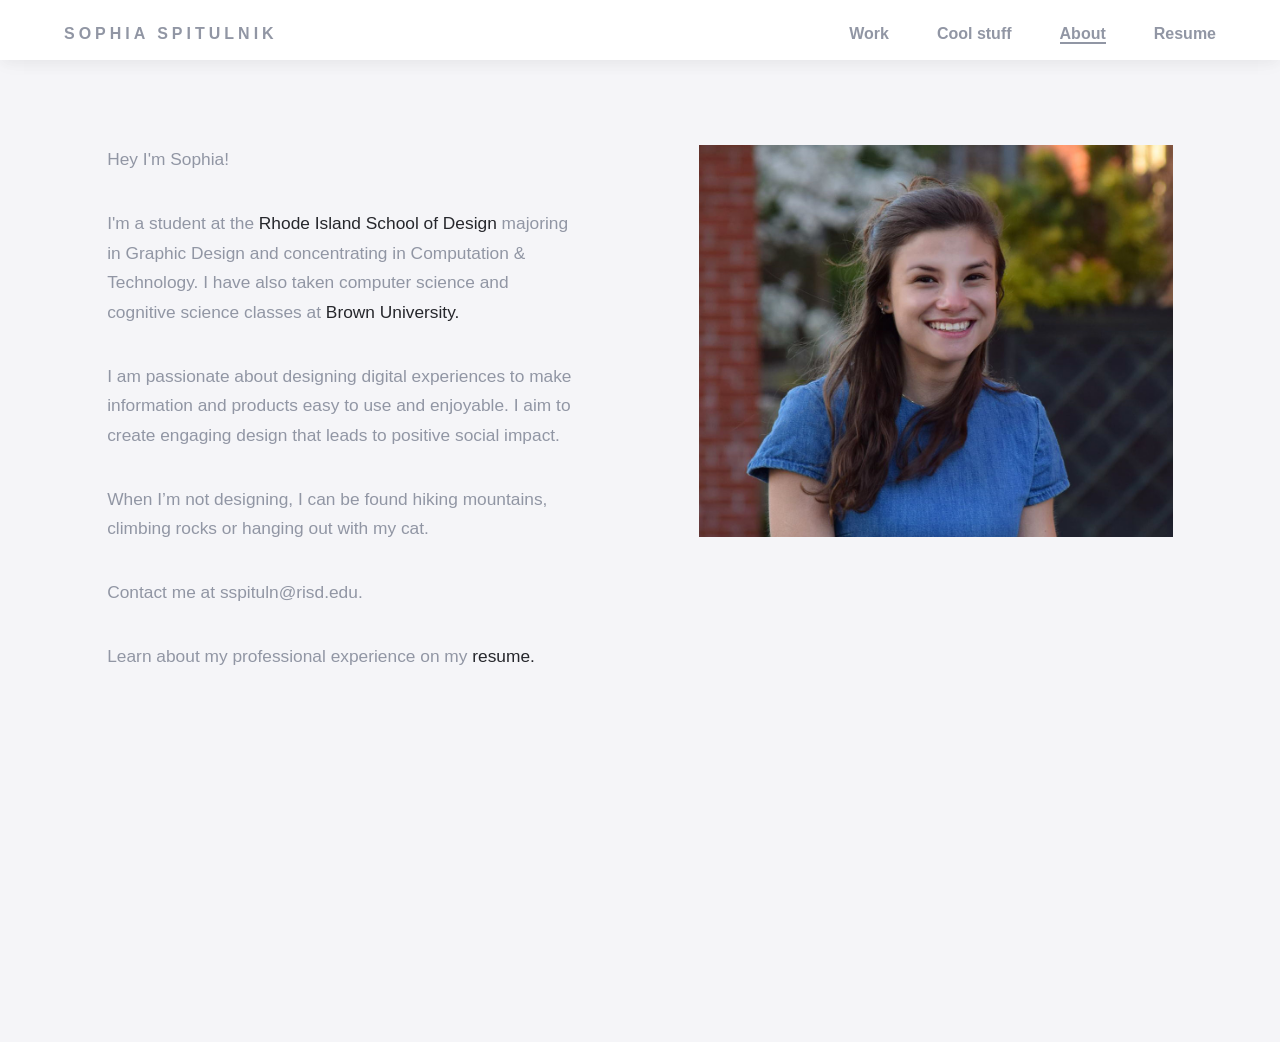
==== commit f153ba5d: "about and cool stuff" ====
--- a/about.html
+++ b/about.html
@@ -33,21 +33,21 @@
 		</div>
 
 
-		<div style="width: 100%;">
-			<div id="about">
-				<div class="section">
-					<div class="sectionContent" style="">
-						<p class="basicText">Hey I'm Sophia!</p>
-						<p class="basicText">I'm a student at the <a href="https://www.risd.edu/" target="_blank">Rhode Island School of Design</a> majoring in Graphic Design and concentrating in Computation & Technology. I have also taken computer science and cognitive science classes at <a href="https://www.brown.edu/" target="_blank">Brown University.</a></p>
-						<p class="basicText">I am passionate about designing digital experiences to make information and products easy to use and enjoyable. I aim to create engaging design that leads to positive social impact.</p>
-						<p class="basicText">When I’m not designing, I can be found hiking mountains, climbing rocks or hanging out with my cat.</p>
+		<div id="about">
+				<div>
+					<p class="basicText">Hey I'm Sophia!</p>
+					<p class="basicText">I'm a student at the <a href="https://www.risd.edu/" target="_blank">Rhode Island School of Design</a> majoring in Graphic Design and concentrating in Computation & Technology. I have also taken computer science and cognitive science classes at <a href="https://www.brown.edu/" target="_blank">Brown University.</a></p>
+					<p class="basicText">I am passionate about designing digital experiences to make information and products easy to use and enjoyable. I aim to create engaging design that leads to positive social impact.</p>
+					<p class="basicText">When I’m not designing, I can be found hiking mountains, climbing rocks or hanging out with my cat.</p>
 
-						<p class="basicText">Contact me at sspituln@risd.edu.</p>
-						<p class="basicText">Learn about my professional experience on my <a href="images/sophiaSpitulnikResume.pdf" target="_blank">resume.</a></p>
-
-					</div>
+					<p class="basicText">Contact me at sspituln@risd.edu.</p>
+					<p class="basicText">Learn about my professional experience on my <a href="images/sophiaSpitulnikResume.pdf" target="_blank">resume.</a></p>
 				</div>
-			</div>
+				<div>
+					<img class="basicText" src="images/aboutAssets/sophia1.jpg" alt="Picture of Sophia">
+					<!-- <img src="images/aboutAssets/sophia2.jpeg" alt="Picture of Sophia">
+					<img src="images/aboutAssets/sophia3.jpeg" alt="Picture of Sophia"> -->
+				</div>
 		</div>
 
 	</body>
--- a/styles.css
+++ b/styles.css
@@ -813,7 +813,8 @@
 }
 
 .coolStuffSideBySide img {
-	padding: 48px;
+	margin: 16px;
+	width: calc(100% - 32px);
 }
 
 
@@ -1138,20 +1139,19 @@
 	}
 
 	#about {
-		margin-left: 5vw;
-		margin-right: 5vw;
 		margin-top: 0px;
 		background-color: #F5F5F8; 
-		height: calc(90vh - 70px);
-		width: calc(90% - 96px);
+		width: calc(100% - 96px);
+		height: 100vh;
 		padding-right: 48px;
 		padding-left: 48px;
 		padding-top: 64px;
-	}
-
-	#about .section {
-		min-width: 600px;
-		max-width: 800px;
+		display: flex;
+		justify-content: space-around;
+	}
+
+	#about div {
+		max-width: 40%;
 	}
 
 	#about h3 {
@@ -1650,19 +1650,19 @@
 	}
 
 	#about {
-		margin-left: 5vw;
-		margin-right: 5vw;
 		margin-top: 0px;
 		background-color: #F5F5F8; 
-		height: calc(90vh - 70px);
-		width: calc(90% - 96px);
+		width: 100%;
+		height: 100vh;
 		padding-right: 48px;
 		padding-left: 48px;
-		padding-top: 80px;
-	}
-
-	#about .section {
-		max-width: 600px;
+		padding-top: 64px;
+		display: flex;
+		justify-content: space-around;
+	}
+
+	#about div {
+		max-width: 40%;
 	}
 
 	#about h3 {
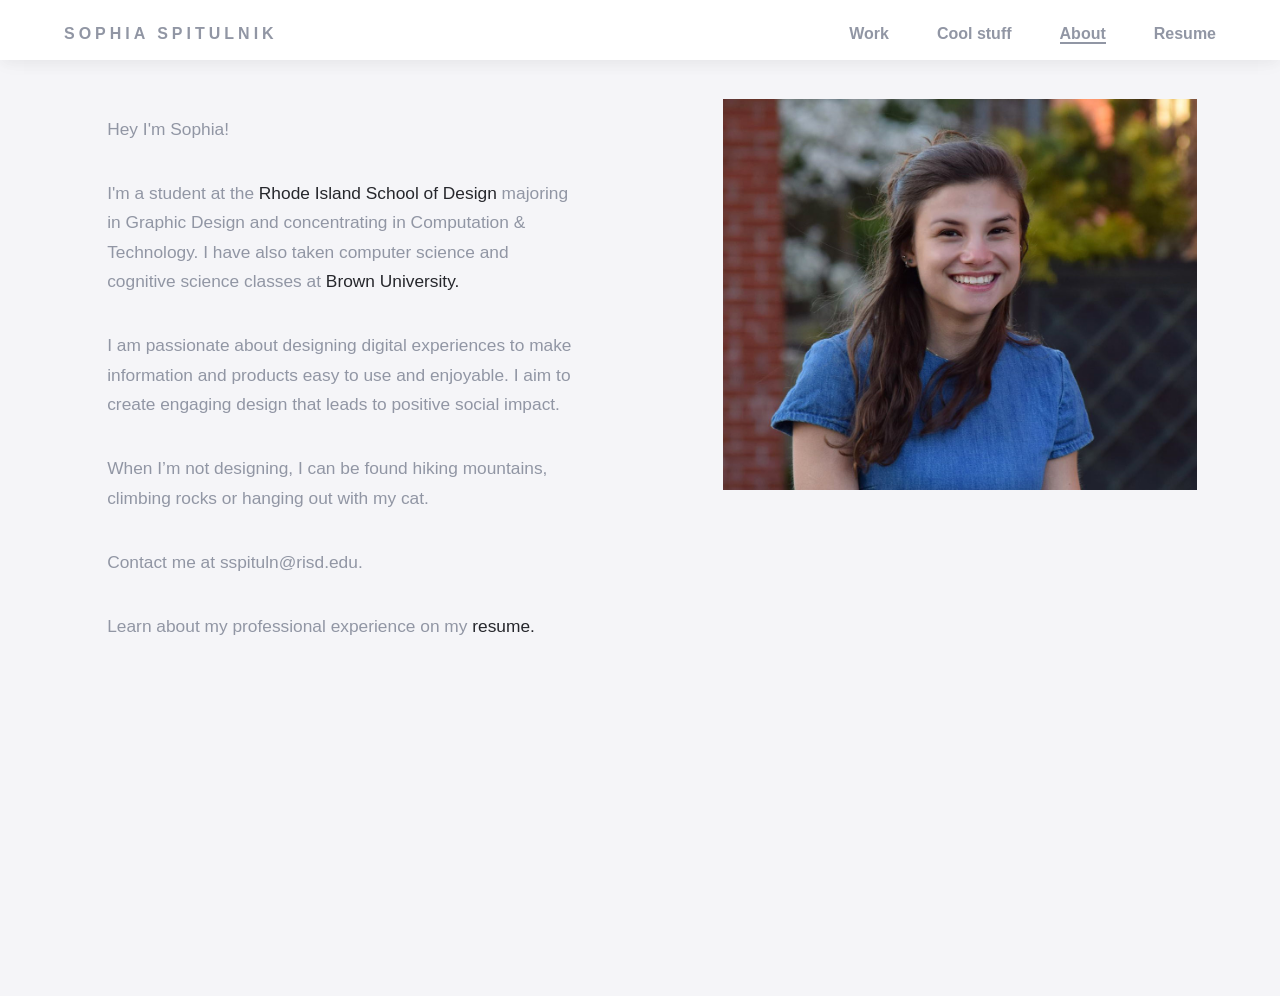
==== commit 647b230d: "transitions" ====
--- a/about.html
+++ b/about.html
@@ -34,7 +34,7 @@
 
 
 		<div id="about">
-				<div>
+				<div class="firstImage">
 					<p class="basicText">Hey I'm Sophia!</p>
 					<p class="basicText">I'm a student at the <a href="https://www.risd.edu/" target="_blank">Rhode Island School of Design</a> majoring in Graphic Design and concentrating in Computation & Technology. I have also taken computer science and cognitive science classes at <a href="https://www.brown.edu/" target="_blank">Brown University.</a></p>
 					<p class="basicText">I am passionate about designing digital experiences to make information and products easy to use and enjoyable. I aim to create engaging design that leads to positive social impact.</p>
--- a/styles.css
+++ b/styles.css
@@ -50,6 +50,12 @@
 
 video.column {
 	margin-bottom: 24px;
+}
+
+canvas, #sketchHolder {
+	width: 100%;
+	height: 100%;
+	position: absolute;
 }
 
 .hideMobile {
@@ -248,7 +254,6 @@
 	padding-top: 24px;
 	margin-top: 0px;
 	margin-bottom: 0px;
-	background-color: #F5F5F8; 
 	z-index: 0; 
 	top: 0;
 }
@@ -261,10 +266,18 @@
 }
 
 #introMessage h2 {
-	font-size: 36pt;
+	font-size: 56pt;
 	line-height: 1.3;
 	margin-top: 0px;
 	margin-bottom: 8px;
+}
+
+.introBackground {
+	width: 100%; 
+	height: 100%; 
+	position: absolute; 
+	background-color: #F5F5F8;
+	z-index: -10;
 }
 
 #about {
@@ -285,9 +298,9 @@
 }
 
 .projectPreviews, .projectPreviewsNextProj{
-	z-index: 51; 
-	position: relative; 
-	margin-top: 24px;
+	z-index: 51;  
+	margin-top: 70vh;
+	padding-top: 24px;
 	width: 100%;
 	display: flex;
 	flex-wrap: wrap;
@@ -298,6 +311,11 @@
 
 .projectPreviews {
 	background-color: white; 
+	position: absolute;
+}
+
+.projectPreviewsNextProj{
+	position: relative;
 }
 
 .tags {
@@ -385,49 +403,58 @@
 
 /*Project Page Specific*/
 
-#votingStrategy, #votingUsers, #votingSocial, #votingPitch, #votingBudget, #brainTeam, #brainIdeation, #brainPrototype, .nextProject, #onomatopoeiasIdeation, #onomatopoeiasReflection, #votingWireframes, #linkedinResearch, #linkedinProblem, #linkedinBrainstorm, #linkedinFeedback, #linkedinNext, #journalBaseIdeation, #journalBaseMockups, #journalBaseReflection, #ideasMockups, #ideasPrototype, #ideasPitch, #ideasResearch {
+#votingStrategy, #votingUsers, #votingSocial, #votingPitch, #votingVisual, #votingBudget, #brainTeam, #brainIdeation, #brainPrototype, #onomatopoeiasIdeation, #onomatopoeiasReflection, #votingWireframes, #linkedinResearch, #linkedinProblem, #linkedinBrainstorm, #linkedinFeedback, #linkedinNext, #journalBaseIdeation, #journalBaseMockups, #journalBaseReflection, #ideasMockups, #ideasPrototype, #ideasPitch, #ideasResearch {
 	background-color: #F5F5F8;
 	padding-top: 24px;
 	padding-bottom: 96px;
 }
 
-#votingResearch, #votingBackground, #votingIdeation, #votingWebsite, #votingTransportation, #votingVisual, #votingConclusion, #brainBackground, #brainUsers, #brainMockups, #brainReflection, #onomatopoeiasBackground, #onomatopoeiasResearch, #onomatopoeiasGIFs, #votingFlow, #linkedinBackground, #linkedinPersona, #linkedinGoals, #linkedinWireframes, #linkedinMockups, #journalBaseBackground, #journalBaseWireframes, #journalBaseUserFlow, #ideasBackground, #ideasUsers, #ideasWireframes, #ideasBranding, #ideasBusiness, #ideasProblem {
+#votingResearch, #votingBackground, #votingIdeation, #votingWebsite, #votingTransportation, #votingConclusion, #brainBackground, #brainUsers, #brainMockups, #brainReflection, #onomatopoeiasBackground, #onomatopoeiasResearch, #onomatopoeiasGIFs, #votingFlow, #linkedinBackground, #linkedinPersona, #linkedinGoals, #linkedinWireframes, #linkedinMockups, #journalBaseBackground, #journalBaseWireframes, #journalBaseUserFlow, #ideasBackground, #ideasUsers, #ideasWireframes, #ideasBranding, #ideasBusiness, #ideasProblem, .processPreview {
 	padding-top: 24px;
 	padding-bottom: 96px;
 }
 
-#brainOProblem, #brainNProblem {
+ /*{
 	background-color: #404B5A;
 	padding-top: 24px;
 	padding-bottom: 96px;
 }
 
-#votingProblem {
+ {
 	background-color: #238AFC;
 	padding-top: 24px;
 	padding-bottom: 96px;
 }
 
-#ideasProblem {
+ {
 	background-color: #6CE4B2;
-}
-
-#onomatopoeiasFProblem, #onomatopoeiasSProblem, #journalBaseProblem {
+}*/
+
+#onomatopoeiasFProblem, #onomatopoeiasSProblem, #journalBaseProblem, #ideasProblem, #votingProblem, #brainOProblem, #brainNProblem {
 	background-color: #FFE845;
 	padding-top: 24px;
 	padding-bottom: 96px;
-}
-
-#votingProblem p, #votingProblem p span, #votingProblem h3, #brainOProblem p, #brainNProblem p, #brainOProblem h3, #brainNProblem h3 {
+	color: #26272C;
+}
+
+#onomatopoeiasFProblem p, #onomatopoeiasSProblem p, #journalBaseProblem p, #ideasProblem p, #votingProblem p, #brainOProblem p, #brainNProblem p, .processPreview p {
+	color: #26272C;
+}
+
+.nextProject {
+	background-color: #9196A4;
+}
+
+/*#votingProblem p, #votingProblem p span, #votingProblem h3, #brainOProblem p, #brainNProblem p, #brainOProblem h3, #brainNProblem h3 {
 	color: white;
-}
-
-#votingProblem p strong, #votingStrategy p strong, #brainOProblem p strong, #brainNProblem p strong, #onomatopoeiasResearch p strong, #journalBaseProblem p strong, #ideasProblem p strong {
+}*/
+
+#votingProblem p strong, #votingStrategy p strong, #brainOProblem p strong, #brainNProblem p strong, #onomatopoeiasResearch p strong, #journalBaseProblem p strong, #ideasProblem p strong, #votingUsers p strong, #votingResearch p strong, #votingWireframes p strong, #votingWebsite p strong, #brainUsers p strong, #brainMockups p strong, #brainIdeation p strong {
 	font-size: 18pt;
 	line-height: 1.4;
 }
 
-#votingStrategy p strong,  #brainUsers p strong, #onomatopoeiasResearch p strong, #ideasProblem p strong {
+#votingStrategy p strong,  #brainUsers p strong, #onomatopoeiasResearch p strong, #ideasProblem p strong, #votingUsers p strong, #votingResearch p strong, #votingWireframes p strong, #votingWebsite p strong, #brainUsers p strong, #brainMockups p strong, #brainIdeation p strong {
 	color: #26272C;
 	line-height: 1.4;
 }
@@ -438,9 +465,9 @@
 
 }
 
-#onomatopoeiasFProblem p, #onomatopoeiasSProblem p, #journalBaseProblem p, #ideasProblem p {
-	color: #26272C;
-}
+p.extraTopMargin {
+		margin-top: 48px;
+	}
 
 
 .intro {
@@ -456,6 +483,7 @@
 	padding-left: 24px;
 	margin-bottom: 8px;
 	font-weight: normal;
+	animation: 2s ease 0s 1 fadeIn;
 }
 
 .intro h2 {
@@ -464,6 +492,8 @@
 	line-height: 1.2;
 	padding-left: 24px;
 	margin-bottom: 80px;
+	animation: 2s ease 0s 1 fadeIn;
+
 }
 
 
@@ -487,9 +517,23 @@
 	color: #26272C;
 }
 
+@keyframes fadeIn {
+  0% {
+    opacity: 0;
+  }
+  100% {
+    opacity: 1;
+  }
+}
+
 .projectPageContent {
 	margin-top: 24px;
 	overflow: hidden;
+	/*-webkit-transition: width 10s ease, height 10s ease;  
+    -moz-transition: width 10s ease, height 10s ease;  
+    -o-transition: width 10s ease, height 10s ease;  
+    -ms-transition: width 10s ease, height 10s ease;  
+    transition: width 10s ease, height 10s ease;  */
 }
 
 .projectPageContent h3, #about h3 {
@@ -580,6 +624,7 @@
 .firstImage {
 	margin-top: 16px;
 	padding-bottom: 0px;
+	animation: 2s ease 0s 1 fadeIn;
 }
 
 .link {
@@ -610,16 +655,22 @@
 	list-style-type: none;
 	padding-right: 24px;
 	padding-left: 24px;
-	width: 50%;
+	width: 100%;
+	display: flex; 
+	flex-direction: row;
 }
 
 .projectNavigation li {
-	border: 2px solid;
+	/*border: 2px solid;*/
+	background-color: #FFE845;
 	padding: 16px;
-	margin: 16px;
+	margin: 8px;
 	text-decoration: underline;
-	font-size: 12px;
+	font-size: 13pt;
 	font-weight: bold;
+	width: 20%;
+	text-align: center;
+	border-radius: 25px;
 }
 
 .navigation {
@@ -646,6 +697,8 @@
 
 
 
+
+
 /*The Voting Project Specific*/
 
 #researchStatistics strong {
@@ -844,23 +897,24 @@
 		padding-bottom: 96px;
 	}
 
-	#votingResearch, #brainOProblem, #brainNProblem, #votingProblem, #votingIdeation, #votingBackground, #votingWebsite, #votingTransportation, #votingVisual, #votingConclusion, #brainBackground, #brainUsers, #brainMockups, #brainReflection, #onomatopoeiasBackground, #onomatopoeiasResearch, #onomatopoeiasGIFs, #onomatopoeiasFProblem, #onomatopoeiasSProblem, #votingFlow, #linkedinBackground, #linkedinPersona, #linkedinGoals, #linkedinWireframes, #linkedinMockups, #journalBaseProblem, #journalBaseWireframes, #journalBaseUserFlow, #ideasBackground, #ideasUsers, #ideasWireframes, #ideasBranding, #ideasBusiness, #ideasProblem {
+	#votingResearch, #brainOProblem, #brainNProblem, #votingProblem, #votingIdeation, #votingBackground, #votingWebsite, #votingTransportation, #votingVisual, #votingConclusion, #brainBackground, #brainUsers, #brainMockups, #brainReflection, #onomatopoeiasBackground, #onomatopoeiasResearch, #onomatopoeiasGIFs, #onomatopoeiasFProblem, #onomatopoeiasSProblem, #votingFlow, #linkedinBackground, #linkedinPersona, #linkedinGoals, #linkedinWireframes, #linkedinMockups, #journalBaseProblem, #journalBaseWireframes, #journalBaseUserFlow, #ideasBackground, #ideasUsers, #ideasWireframes, #ideasBranding, #ideasBusiness, #ideasProblem, .processPreview {
 		padding-top: 96px;
 		padding-bottom: 96px;
 	}
 
 
-	#votingProblem p strong, #votingStrategy p strong, #brainOProblem p strong, #brainNProblem p strong, #ideasProblem p strong {
+	#votingProblem p strong, #votingStrategy p strong, #brainOProblem p strong, #brainNProblem p strong, #ideasProblem p strong, #votingUsers p strong, #votingResearch p strong, #votingWireframes p strong, #votingWebsite p strong, #brainUsers p strong, #brainMockups p strong, #brainIdeation p strong {
 		font-size: 24pt;
 		line-height: 1.4;
 	}
 
-	#votingProblem h3, #brainOProblem h3, #brainNProblem h3 {
-		border-top: 2px solid white;
+
+	p.extraTopMargin {
+		margin-top: 104px;
 	}
 	
 
-	main h3, main h4, main p, #introMessage {
+	main h3, main h4, main p, #introMessage, img {
 		padding-left: 24px;
 		padding-right: 24px;
 	}
@@ -870,7 +924,9 @@
 	}
 
 	.hideDesktop {
+		display: none;
 		visibility: hidden;
+		height: 0px;
 	}
 
 	.intro {
@@ -926,7 +982,7 @@
 		line-height: 1.4;
 		padding-top: 8px;
 		width: 176px;
-		border-top: 2px solid #000;
+		border-top: 2px solid #26272C;
 		text-align: right;
 	}
 
@@ -1083,8 +1139,8 @@
 		display: flex;
 		flex-direction: row;
 		justify-content: space-between;
-		padding-left: 5vw;
-		padding-right: 5vw;
+		padding-left: 5%;
+		padding-right: 5%;
 		padding-top: 0px;
 		flex-wrap: wrap;
 		max-width: 90%;
@@ -1092,7 +1148,8 @@
 	}
 
 	.projectPreviews {
-		margin-top: 70vh;
+		margin-top: 80vh;
+		position: absolute;
 	}
 
 	.projectPreview {
@@ -1125,17 +1182,22 @@
 
 	#introMessage {
 		margin-bottom: 0px;
-		margin-top: 24px;
-    	padding-top: 144px;
+    	padding-top: 160px;
 		padding-right: 104px;
 		padding-left: 104px;
 		padding-bottom: 0px;
 		height: 80vh;
-		background-color: #F5F5F8; 
-		position: fixed; 
+		position: absolute;
 		z-index: 0; 
 		top: 0;
-		width: 100%;
+		width: calc(100% - 208px);
+	}
+
+	.introBackground {
+		width: 100%; 
+		height: 100%; 
+		position: absolute; 
+		background-color: #F5F5F8;
 	}
 
 	#about {
@@ -1264,7 +1326,7 @@
 		flex-wrap: wrap;
 	}
 
-	#personaSideBySide img, #personaSideBySide p {
+	#personaSideBySide img, #personaSideBySide div {
 		align-self: center;
 		width: 40%;
 	}
@@ -1438,38 +1500,45 @@
 @media (min-width: 768px) and (max-width: 1000px) {
 	
 	
-	#votingStrategy, #votingUsers, #votingSocial, #votingPitch, #votingBudget, #brainTeam, #brainIdeation, .nextProject, #onomatopoeiasIdeation, #onomatopoeiasReflection, #votingWireframes, #linkedinResearch, #linkedinProblem, #linkedinBrainstorm, #linkedinFeedback, #linkedinNext, #journalBaseBackground, #journalBaseIdeation, #journalBaseMockups, #journalBaseReflection, #ideasMockups, #ideasPrototype, #ideasPitch, #ideasResearch {
-		background-color: #f4f4f4;
+	#votingStrategy, #votingUsers, #votingSocial, #votingPitch, #votingBudget, #brainTeam, #brainIdeation, #onomatopoeiasIdeation, #onomatopoeiasReflection, #votingWireframes, #linkedinResearch, #linkedinProblem, #linkedinBrainstorm, #linkedinFeedback, #linkedinNext, #journalBaseBackground, #journalBaseIdeation, #journalBaseMockups, #journalBaseReflection, #ideasMockups, #ideasPrototype, #ideasPitch, #ideasResearch {
 		padding-top: 96px;
 		padding-bottom: 96px;
 	}
 
-	#votingResearch, #votingProblem, #votingBackground, #votingIdeation, #votingWebsite, #votingTransportation, #votingVisual, #votingConclusion, #brainBackground, #brainUsers, #brainMockups, #brainReflection, #onomatopoeiasBackground, #onomatopoeiasResearch, #onomatopoeiasGIFs, #onomatopoeiasFProblem, #onomatopoeiasSProblem, #votingFlow, #linkedinBackground, #linkedinPersona, #linkedinGoals, #linkedinWireframes, #linkedinMockups, #journalBaseProblem, #journalBaseWireframes, #journalBaseUserFlow, #ideasBackground, #ideasUsers, #ideasWireframes, #ideasBranding, #ideasBusiness, #ideasProblem {
+	#votingResearch, #votingProblem, #votingBackground, #votingIdeation, #votingWebsite, #votingTransportation, #votingVisual, #votingConclusion, #brainBackground, #brainUsers, #brainMockups, #brainReflection, #onomatopoeiasBackground, #onomatopoeiasResearch, #onomatopoeiasGIFs, #onomatopoeiasFProblem, #onomatopoeiasSProblem, #votingFlow, #linkedinBackground, #linkedinPersona, #linkedinGoals, #linkedinWireframes, #linkedinMockups, #journalBaseProblem, #journalBaseWireframes, #journalBaseUserFlow, #ideasBackground, #ideasUsers, #ideasWireframes, #ideasBranding, #ideasBusiness, #ideasProblem, .processPreview {
 		padding-top: 96px;
 		padding-bottom: 96px;
 	}
 
-	#votingProblem p strong, #votingStrategy p strong, #brainOProblem p strong, #brainNProblem p strong, #ideasProblem p strong {
+	.nextProject {
+		background-color: #404B5A;
+		padding-top: 96px;
+		padding-bottom: 96px;
+	}
+
+	#votingProblem p strong, #votingStrategy p strong, #brainOProblem p strong, #brainNProblem p strong, #ideasProblem p strong, #votingUsers p strong, #votingResearch p strong, #votingWireframes p strong, #votingWebsite p strong, #brainUsers p strong, #brainMockups p strong, #brainIdeation p strong {
 		font-size: 24pt;
 		line-height: 1.4;
 	}
 
-	#votingProblem h3, #brainOProblem h3, #brainNProblem h3 {
-		border-top: 2px solid white;
-	}
-
-	main h3, main h4, main p, #introMessage {
+
+	p.extraTopMargin {
+		margin-top: 104px;
+	}
+
+	main h3, main h4, main p, #introMessage, img {
 		padding-left: 24px;
 		padding-right: 24px;
 	}
 
-noteinteractions.png	.hideMobile {
+	.hideMobile {
 		display: inline;
 	}
 
 	.hideDesktop {
 		display: none;
 		visibility: hidden;
+		height: 0px;
 	}
 
 	.intro {
@@ -1530,7 +1599,7 @@
 		line-height: 1.4;
 		padding-top: 8px;
 		width: 150px;
-		border-top: 2px solid #000;
+		border-top: 2px solid #26272C;
 		text-align: right;
 
 	}
@@ -1574,8 +1643,8 @@
 		display: flex;
 		flex-direction: row;
 		justify-content: space-between;
-		padding-left: 5vw;
-		padding-right: 5vw;
+		padding-left: 5%;
+		padding-right: 5%;
 		padding-top: 0px;
 		flex-wrap: wrap;
 		max-width: 90%;
@@ -1583,7 +1652,8 @@
 	}
 
 	.projectPreviews {
-		margin-top: 70vh;
+		margin-top: 80vh;
+		position: absolute;
 	}
 
 	.projectPreview {
@@ -1622,17 +1692,15 @@
 
 	#introMessage {
 		margin-bottom: 0px;
-		margin-top: 24px;
-		padding-top: 128px;
+		padding-top: 144px;
 		padding-right: 104px;
 		padding-left: 104px;
 		padding-bottom: 0px;
 		height: 80vh;
-		background-color: #F5F5F8; 
-		position: fixed; 
+		position: absolute; 
 		z-index: 0; 
 		top: 0;
-		width: 100%;
+		width: calc(100% - 208px);
 	}
 
 	#introParagraph {
@@ -1647,6 +1715,13 @@
 		margin-bottom: 48px;
 		line-height: 1.3;
 		margin-top: 0px;
+	}
+
+	.introBackground {
+		width: 100%; 
+		height: 100%; 
+		position: absolute; 
+		background-color: #F5F5F8;
 	}
 
 	#about {
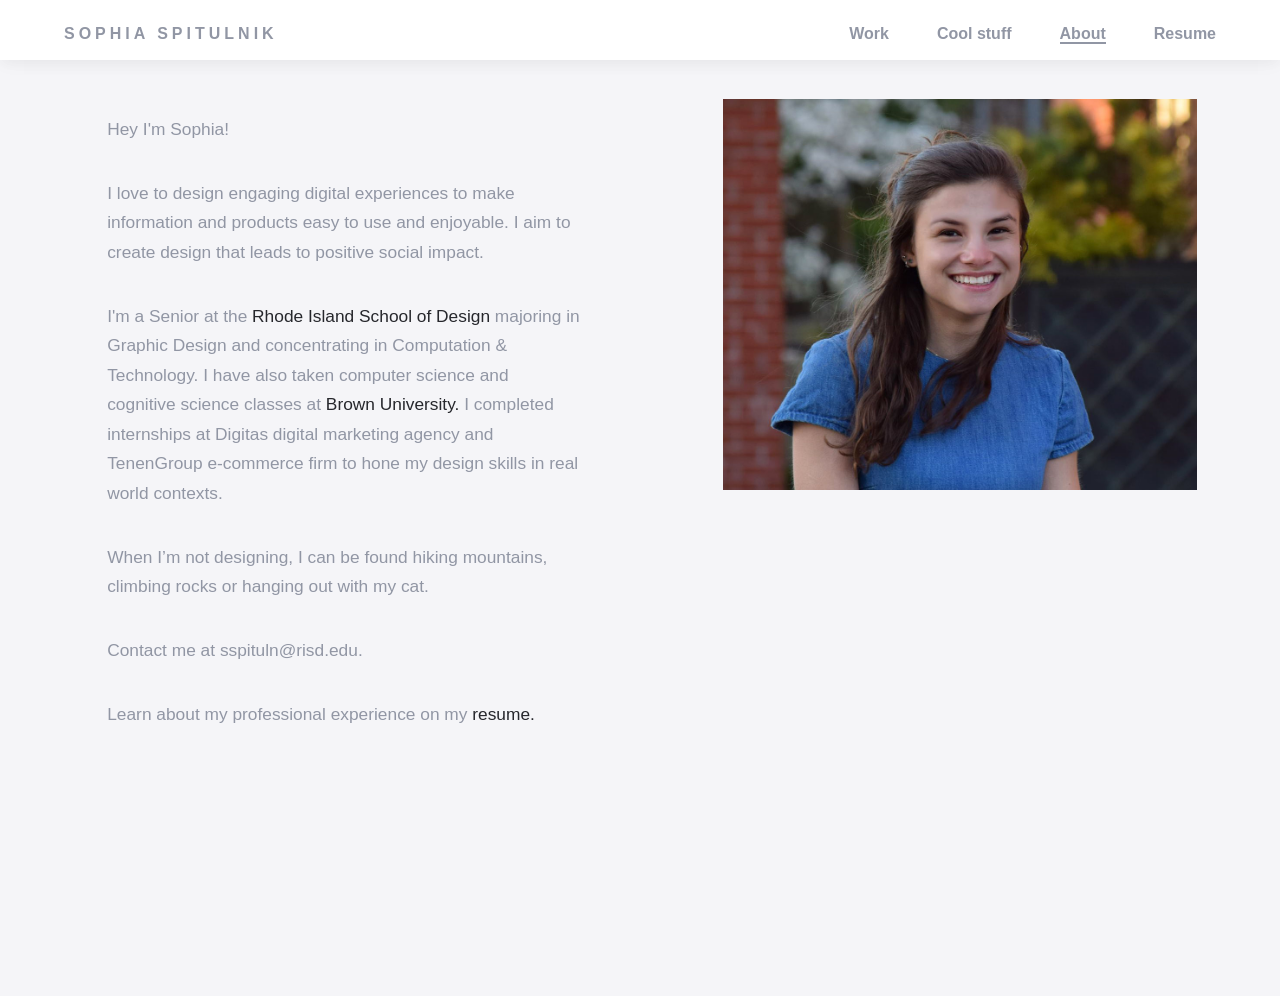
==== commit 57163723: "new landing page" ====
--- a/about.html
+++ b/about.html
@@ -36,10 +36,9 @@
 		<div id="about">
 				<div class="firstImage">
 					<p class="basicText">Hey I'm Sophia!</p>
-					<p class="basicText">I'm a student at the <a href="https://www.risd.edu/" target="_blank">Rhode Island School of Design</a> majoring in Graphic Design and concentrating in Computation & Technology. I have also taken computer science and cognitive science classes at <a href="https://www.brown.edu/" target="_blank">Brown University.</a></p>
-					<p class="basicText">I am passionate about designing digital experiences to make information and products easy to use and enjoyable. I aim to create engaging design that leads to positive social impact.</p>
+					<p class="basicText">I love to design engaging digital experiences to make information and products easy to use and enjoyable. I aim to create design that leads to positive social impact.</p>
+					<p class="basicText">I'm a Senior at the <a href="https://www.risd.edu/" target="_blank">Rhode Island School of Design</a> majoring in Graphic Design and concentrating in Computation & Technology. I have also taken computer science and cognitive science classes at <a href="https://www.brown.edu/" target="_blank">Brown University.</a> I completed internships at Digitas digital marketing agency and TenenGroup e-commerce firm to hone my design skills in real world contexts.</p>
 					<p class="basicText">When I’m not designing, I can be found hiking mountains, climbing rocks or hanging out with my cat.</p>
-
 					<p class="basicText">Contact me at sspituln@risd.edu.</p>
 					<p class="basicText">Learn about my professional experience on my <a href="images/sophiaSpitulnikResume.pdf" target="_blank">resume.</a></p>
 				</div>
--- a/styles.css
+++ b/styles.css
@@ -259,22 +259,26 @@
 }
 
 #introMessage {
-	padding-top: 80px;
-	padding-bottom: 80px;
+	padding-top: 15vh;
+	padding-bottom: 15vh;
 	width: calc(100% - 32px);
     padding-right: 16px;
 }
 
 #introMessage h2 {
-	font-size: 56pt;
-	line-height: 1.3;
+	font-size: 24pt;
+	line-height: 1.1;
 	margin-top: 0px;
 	margin-bottom: 8px;
 }
 
+#introMessage h1 {
+	font-size: 18pt;
+}
+
 .introBackground {
 	width: 100%; 
-	height: 100%; 
+	height: 50vh; 
 	position: absolute; 
 	background-color: #F5F5F8;
 	z-index: -10;
@@ -316,6 +320,7 @@
 
 .projectPreviewsNextProj{
 	position: relative;
+	flex-direction: column;
 }
 
 .tags {
@@ -353,63 +358,190 @@
 		margin-top: 0px;
 }
 
-.projectPreviews img,  .projectPreviewsNextProj img{
+.projectPreview h5, .projectPreviewNextProject h5 {
+	font-size: 14pt;
+	margin-top: 0px;
+	margin-bottom: 12px;
+	padding-top: 24px;
+}
+
+.projectPreview h5, .projectPreview h6, .projectPreviewNextProject h5, .projectPreviewNextProject h6, .moreContentButton {
+	text-decoration: none;
+}
+
+.hide {
+	visibility: hidden;
+}
+
+.buttonContainer {
+	text-align: center;
+	margin: 0px;
+}
+
+.moreContentButton {
+	width: 50%;
+	margin-left: 24px;
+	margin-right: 24px;
+	padding-left: 24px;
+	padding-right: 24px;
+	padding-top: 18px;
+	padding-bottom: 14px;
+	line-height: 1.5;
+	border-radius: 30px;
+	color: white;
+	background-color: rgba(245, 245, 248, .6);
+	box-shadow: 0 4px 8px 0 rgba(0, 0, 0, 0.08), 0 6px 20px 0 rgba(0, 0, 0, 0.07), 0 -4px 8px 0 rgba(0, 0, 0, 0.02), 0 -6px 20px 0 rgba(0, 0, 0, 0.03);
+	display: inline;
+	align-self: center;
+}
+
+.moreContentButton:hover {
+	box-shadow: 0 4px 8px 0 rgba(0, 0, 0, 0.10), 0 10px 24px 0 rgba(0, 0, 0, 0.09), 0 -8px 12px 0 rgba(0, 0, 0, 0.05), 0 -10px 24px 0 rgba(0, 0, 0, 0.07);
+	background-color: rgba(245, 245, 248, .7);
+	transform: translateY(-2px);
+	transition: .5s ease;
+}
+
+.projectPreview h6 {
+	font-size: 14pt;
+	margin-top: 0px;
+	margin-bottom: 0px;
+	padding-top: 0px;
+	padding-bottom: 24px;
+	font-weight: normal;
+
+}
+
+.projectPreview h5 {
+	font-size: 20pt;
+	padding-top: 0px;
+}
+
+.projectPreview h6, .projectPreview h5 {
+	color: white;
+}
+
+.previewDescription {
+	padding-left: 0px;
+	padding-right: 0px;
+	margin-right: 0px;
+}
+
+h6.descriptiveWords {
+	margin-bottom: 32px;
+	color: rgba(245, 245, 248, .6);
+}
+
+
+#landingPageContent {
+	width: 100%;
+	margin-right: auto;
+	margin-left: auto;
+}
+
+.projectPreviews, .projectPreviewsNextProj {
+	display: flex;
+	justify-content: space-between;
+	padding-top: 0px;
+	flex-wrap: wrap;
+}
+
+.projectPreviews {
+	margin-top: 50vh;
+	position: absolute;
+	flex-direction: column;
+	width: 100%;
+}
+
+.projectPreviewsNextProj {
+	flex-direction: column;
+	padding-left: 5%;
+	padding-right: 5%;
+	width: 90%;
+	padding-top: 48px;
+}
+
+.projectPreview {
+	width: 100%;
+	height: 100%;
+	margin-left: 0px;
+	margin-right: 0px;
+	padding-bottom: 48px;
+	margin-top: 0px;
+	margin-bottom: 0px;
+	box-shadow: none;
+	display: flex;
+}
+
+.projectPreviewInside {
+	width: 100%;
+	padding-top: 24px;
+	padding-bottom: 24px;
+	padding-left: 16px;
+	padding-right: 16px;
+	display: flex;
+	justify-content: space-around;
+	flex-direction: column;
+}
+
+.projectPreviewInside img {
+	align-self: center;
+    width: 90vw;
+    height: auto;
+    margin-top: 48px;
+    margin-bottom: 48px;
+}
+
+.projectPreviewInside div {
+	align-self: left;
+	align-content: center;
+	width: calc(100% - 16px);
+}
+
+.projectPreviewNextProject {
+	width: 100%;
+	margin-left: 0px;
+	margin-right: 0px;
+	margin-top: 0px;
+	margin-bottom: 48px;
+	padding-bottom: 0px;
+	background-color: white;
+	box-shadow: 0 4px 8px 0 rgba(0, 0, 0, 0.10), 0 10px 24px 0 rgba(0, 0, 0, 0.09), 0 -8px 12px 0 rgba(0, 0, 0, 0.05), 0 -10px 24px 0 rgba(0, 0, 0, 0.07);
+}
+
+.projectPreviewNextProject:hover {
+	box-shadow: 0 5px 9px 0 rgba(0, 0, 0, 0.12), 0 11px 25px 0 rgba(0, 0, 0, 0.11), 0 -9px 13px 0 rgba(0, 0, 0, 0.07), 0 -11px 25px 0 rgba(0, 0, 0, 0.08);
+	transform: translateY(-2px);
+	transition: .5s ease;
+}
+
+.projectPreviewNextProject img {
 	width: 100%;
 	padding: 0px;
 }
 
-.projectPreview, .projectPreviewNextProject {
-	box-shadow: 0 4px 8px 0 rgba(0, 0, 0, 0.04), 0 6px 20px 0 rgba(0, 0, 0, 0.03), 0 -4px 8px 0 rgba(0, 0, 0, 0.02), 0 -6px 20px 0 rgba(0, 0, 0, 0.03);
-	padding-bottom: 36px;
-	margin-bottom: 24px;
-	margin-right: 16px;
-	margin-left: 16px;
-	background-color: white;
-}
-
-.projectPreviewNextProject {
-	background-color: white;
-}
-
-
-.projectPreview:hover, .projectPreviewNextProject:hover {
-	box-shadow: 0 8px 12px 0 rgba(0, 0, 0, 0.17), 0 10px 24px 0 rgba(0, 0, 0, 0.15), 0 -8px 12px 0 rgba(0, 0, 0, 0.08), 0 -10px 24px 0 rgba(0, 0, 0, 0.10);
-	transform: translateY(-2px);
-	transition: .5s ease;
-}
-
-
-.projectPreview h5, .projectPreview h6, .projectPreviewNextProject h5, .projectPreviewNextProject h6 {
-	padding-left: 24px;
-	padding-right: 24px;
-	text-decoration: none;
-}
-
-.projectPreview h5, .projectPreviewNextProject h5 {
-	font-size: 20pt;
-	margin-top: 0px;
-	margin-bottom: 0px;
-	padding-top: 24px;
-}
-
-.projectPreview h6, .projectPreviewNextProject h6 {
-	font-size: 16pt;
-	margin-top: 0px;
-	margin-bottom: 0px;
-	padding-top: 8px;
+.projectPreviewNextProject h5, .projectPreviewNextProject h6 {
+	padding-right: 16px;
+	padding-left: 16px;
+	font-size: 13pt;
+}
+
+.projectPreviewNextProject h6 {
 	font-weight: normal;
+	margin-top: 24px;
+	margin-bottom: 48px;
 }
 
 
 /*Project Page Specific*/
 
-#votingStrategy, #votingUsers, #votingSocial, #votingPitch, #votingVisual, #votingBudget, #brainTeam, #brainIdeation, #brainPrototype, #onomatopoeiasIdeation, #onomatopoeiasReflection, #votingWireframes, #linkedinResearch, #linkedinProblem, #linkedinBrainstorm, #linkedinFeedback, #linkedinNext, #journalBaseIdeation, #journalBaseMockups, #journalBaseReflection, #ideasMockups, #ideasPrototype, #ideasPitch, #ideasResearch {
+#votingStrategy, #votingUsers, #votingVisual, #votingTransportation, #votingBudget, #brainTeam, #brainIdeation, #brainPrototype, #onomatopoeiasIdeation, #onomatopoeiasReflection, #votingWireframes, #linkedinResearch, #linkedinProblem, #linkedinBrainstorm, #linkedinFeedback, #linkedinNext, #journalBaseIdeation, #journalBaseMockups, #journalBaseReflection, #ideasMockups, #ideasPrototype, #ideasPitch, #ideasResearch {
 	background-color: #F5F5F8;
 	padding-top: 24px;
 	padding-bottom: 96px;
 }
 
-#votingResearch, #votingBackground, #votingIdeation, #votingWebsite, #votingTransportation, #votingConclusion, #brainBackground, #brainUsers, #brainMockups, #brainReflection, #onomatopoeiasBackground, #onomatopoeiasResearch, #onomatopoeiasGIFs, #votingFlow, #linkedinBackground, #linkedinPersona, #linkedinGoals, #linkedinWireframes, #linkedinMockups, #journalBaseBackground, #journalBaseWireframes, #journalBaseUserFlow, #ideasBackground, #ideasUsers, #ideasWireframes, #ideasBranding, #ideasBusiness, #ideasProblem, .processPreview {
+#votingResearch, #votingBackground, #votingPitch, #votingIdeation, #votingWebsite, #votingConclusion, #brainBackground, #brainUsers, #brainMockups, #brainReflection, #onomatopoeiasBackground, #onomatopoeiasResearch, #onomatopoeiasGIFs, #votingFlow, #linkedinBackground, #linkedinPersona, #linkedinGoals, #linkedinWireframes, #linkedinMockups, #journalBaseBackground, #journalBaseWireframes, #journalBaseUserFlow, #ideasBackground, #ideasUsers, #ideasWireframes, #ideasBranding, #ideasBusiness, #ideasProblem, .processPreview {
 	padding-top: 24px;
 	padding-bottom: 96px;
 }
@@ -443,6 +575,9 @@
 
 .nextProject {
 	background-color: #9196A4;
+	padding-top: 24px;
+	padding-bottom: 96px;
+	color: #26272C;
 }
 
 /*#votingProblem p, #votingProblem p span, #votingProblem h3, #brainOProblem p, #brainNProblem p, #brainOProblem h3, #brainNProblem h3 {
@@ -1105,12 +1240,9 @@
 		margin-top: 0px;
 		margin-bottom: 12px;
 		padding-top: 24px;
-
-	}
-
-	.projectPreview h5, .projectPreview h6, .projectPreviewNextProject h5, .projectPreviewNextProject h6 {
-		padding-left: 32px;
-		padding-right: 32px;
+	}
+
+	.projectPreview h5, .projectPreview h6, .projectPreviewNextProject h5, .projectPreviewNextProject h6, .moreContentButton {
 		text-decoration: none;
 	}
 
@@ -1118,7 +1250,32 @@
 		visibility: hidden;
 	}
 
-	.projectPreview h6, .projectPreviewNextProject h6 {
+	.buttonContainer {
+		text-align: left;
+	}
+
+	.moreContentButton {
+		margin-left: 0px;
+		padding-left: 24px;
+		padding-right: 24px;
+		padding-top: 18px;
+		padding-bottom: 14px;
+		line-height: 1.5;
+		border-radius: 30px;
+		color: white;
+		background-color: rgba(245, 245, 248, .6);
+		box-shadow: 0 4px 8px 0 rgba(0, 0, 0, 0.08), 0 6px 20px 0 rgba(0, 0, 0, 0.07), 0 -4px 8px 0 rgba(0, 0, 0, 0.02), 0 -6px 20px 0 rgba(0, 0, 0, 0.03);
+		display: inline;
+	}
+
+	.moreContentButton:hover {
+		box-shadow: 0 4px 8px 0 rgba(0, 0, 0, 0.10), 0 10px 24px 0 rgba(0, 0, 0, 0.09), 0 -8px 12px 0 rgba(0, 0, 0, 0.05), 0 -10px 24px 0 rgba(0, 0, 0, 0.07);
+		background-color: rgba(245, 245, 248, .7);
+		transform: translateY(-2px);
+		transition: .5s ease;
+	}
+
+	.projectPreview h6 {
 		font-size: 14pt;
 		margin-top: 0px;
 		margin-bottom: 0px;
@@ -1128,6 +1285,26 @@
 
 	}
 
+	.projectPreview h5 {
+		font-size: 35pt;
+		padding-top: 0px;
+	}
+
+	.projectPreview h6, .projectPreview h5 {
+		color: white;
+	}
+
+	.previewDescription {
+		padding-left: 48px;
+		padding-right: 0px;
+		margin-right: 0px;
+	}
+
+	h6.descriptiveWords {
+		margin-bottom: 32px;
+		color: rgba(245, 245, 248, .6);
+	}
+
 
 	#landingPageContent {
 		width: 1000px;
@@ -1137,28 +1314,59 @@
 
 	.projectPreviews, .projectPreviewsNextProj {
 		display: flex;
-		flex-direction: row;
 		justify-content: space-between;
-		padding-left: 5%;
-		padding-right: 5%;
 		padding-top: 0px;
 		flex-wrap: wrap;
-		max-width: 90%;
-		padding-top: 48px;
 	}
 
 	.projectPreviews {
 		margin-top: 80vh;
 		position: absolute;
+		flex-direction: column;
+		width: 100%;
+	}
+
+	.projectPreviewsNextProj {
+		flex-direction: row;
+		padding-left: 5%;
+		padding-right: 5%;
+		max-width: 90%;
+		padding-top: 48px;
 	}
 
 	.projectPreview {
-		width: 31%;
+		width: 100%;
+		height: 75vh;
 		margin-left: 0px;
 		margin-right: 0px;
-		padding-bottom: 36px;
-		margin-top: 16px;
+		padding-bottom: 0px;
+		margin-top: 0px;
 		margin-bottom: 0px;
+		box-shadow: none;
+		display: flex;
+	}
+
+	.projectPreviewInside {
+		width: 1000px;
+    	margin-right: auto;
+    	margin-left: auto;
+    	padding-top: 15vh;
+    	padding-bottom: 15vh;
+    	display: flex;
+		justify-content: space-around;
+		flex-direction: row;
+	}
+
+	.projectPreviewInside img {
+		align-self: center;
+		height: auto;
+		max-width: 45%;
+	}
+
+	.projectPreviewInside div {
+		align-self: center;
+		align-content: center;
+		width: 70%;
 	}
 
 	.projectPreviewNextProject {
@@ -1182,15 +1390,15 @@
 
 	#introMessage {
 		margin-bottom: 0px;
-    	padding-top: 160px;
-		padding-right: 104px;
-		padding-left: 104px;
-		padding-bottom: 0px;
+    	padding-top: 20vh;
+		padding-right: 5%;
+		padding-left: 5%;
+		padding-bottom: 20vh;
 		height: 80vh;
 		position: absolute;
 		z-index: 0; 
 		top: 0;
-		width: calc(100% - 208px);
+		width: 90%;
 	}
 
 	.introBackground {
@@ -1511,7 +1719,6 @@
 	}
 
 	.nextProject {
-		background-color: #404B5A;
 		padding-top: 96px;
 		padding-bottom: 96px;
 	}
@@ -1633,36 +1840,139 @@
 	}
 
 
+	.projectPreview h5, .projectPreviewNextProject h5 {
+		font-size: 14pt;
+		margin-top: 0px;
+		margin-bottom: 12px;
+		padding-top: 24px;
+	}
+
+	.projectPreview h5, .projectPreview h6, .projectPreviewNextProject h5, .projectPreviewNextProject h6, .moreContentButton {
+		text-decoration: none;
+	}
+
+	.hide {
+		visibility: hidden;
+	}
+
+	.buttonContainer {
+		text-align: left;
+	}
+
+	.moreContentButton {
+		margin-left: 0px;
+		padding-left: 24px;
+		padding-right: 24px;
+		padding-top: 18px;
+		padding-bottom: 14px;
+		line-height: 1.5;
+		border-radius: 30px;
+		color: white;
+		background-color: rgba(245, 245, 248, .6);
+		box-shadow: 0 4px 8px 0 rgba(0, 0, 0, 0.08), 0 6px 20px 0 rgba(0, 0, 0, 0.07), 0 -4px 8px 0 rgba(0, 0, 0, 0.02), 0 -6px 20px 0 rgba(0, 0, 0, 0.03);
+		display: inline;
+	}
+
+	.moreContentButton:hover {
+		box-shadow: 0 4px 8px 0 rgba(0, 0, 0, 0.10), 0 10px 24px 0 rgba(0, 0, 0, 0.09), 0 -8px 12px 0 rgba(0, 0, 0, 0.05), 0 -10px 24px 0 rgba(0, 0, 0, 0.07);
+		background-color: rgba(245, 245, 248, .7);
+		transform: translateY(-2px);
+		transition: .5s ease;
+	}
+
+	.projectPreview h6 {
+		font-size: 14pt;
+		margin-top: 0px;
+		margin-bottom: 0px;
+		padding-top: 0px;
+		padding-bottom: 24px;
+		font-weight: normal;
+
+	}
+
+	.projectPreview h5 {
+		font-size: 30pt;
+		padding-top: 0px;
+	}
+
+	.projectPreview h6, .projectPreview h5 {
+		color: white;
+	}
+
+	.previewDescription {
+		padding-left: 48px;
+		padding-right: 0px;
+		margin-right: 0px;
+	}
+
+	h6.descriptiveWords {
+		margin-bottom: 32px;
+		color: rgba(245, 245, 248, .6);
+	}
+
+
 	#landingPageContent {
-		width: 768px;
+		width: 100%;
 		margin-right: auto;
 		margin-left: auto;
 	}
 
 	.projectPreviews, .projectPreviewsNextProj {
 		display: flex;
-		flex-direction: row;
 		justify-content: space-between;
+		padding-top: 0px;
+		flex-wrap: wrap;
+	}
+
+	.projectPreviews {
+		margin-top: 60vh;
+		position: absolute;
+		flex-direction: column;
+		width: 100%;
+	}
+
+	.projectPreviewsNextProj {
+		flex-direction: row;
 		padding-left: 5%;
 		padding-right: 5%;
-		padding-top: 0px;
-		flex-wrap: wrap;
 		max-width: 90%;
 		padding-top: 48px;
 	}
 
-	.projectPreviews {
-		margin-top: 80vh;
-		position: absolute;
-	}
-
 	.projectPreview {
-		width: 48%;
+		width: 100%;
+		height: 75vh;
 		margin-left: 0px;
 		margin-right: 0px;
+		padding-bottom: 0px;
 		margin-top: 0px;
 		margin-bottom: 0px;
-		padding-bottom: 36px;
+		box-shadow: none;
+		display: flex;
+	}
+
+	.projectPreviewInside {
+		width: 750px;
+    	margin-right: auto;
+    	margin-left: auto;
+    	padding-top: 15vh;
+    	padding-bottom: 15vh;
+    	display: flex;
+		justify-content: space-around;
+		flex-direction: row;
+	}
+
+	.projectPreviewInside img {
+		align-self: center;
+		height: auto;
+		max-width: 45%;
+		width: 45%;
+	}
+
+	.projectPreviewInside div {
+		align-self: center;
+		align-content: center;
+		width: 70%;
 	}
 
 	.projectPreviewNextProject {
@@ -1671,18 +1981,7 @@
 		margin-right: 0px;
 		margin-top: 0px;
 		margin-bottom: 48px;
-		padding-bottom: 36px;
-	}
-
-	.bottom {
-		padding-top: 0px;
-		margin-top: 16px;
-		margin-bottom: 16px;
-	}
-
-	.top {
-		margin-bottom: 16px;
-		margin-top: 16px;
+		padding-bottom: 0px;
 	}
 
 
@@ -1693,14 +1992,14 @@
 	#introMessage {
 		margin-bottom: 0px;
 		padding-top: 144px;
-		padding-right: 104px;
-		padding-left: 104px;
+		padding-right: 5%;
+		padding-left: 5%;
 		padding-bottom: 0px;
-		height: 80vh;
+		height: 60vh;
 		position: absolute; 
 		z-index: 0; 
 		top: 0;
-		width: calc(100% - 208px);
+		width: 90%;
 	}
 
 	#introParagraph {
@@ -1719,7 +2018,7 @@
 
 	.introBackground {
 		width: 100%; 
-		height: 100%; 
+		height: 60%; 
 		position: absolute; 
 		background-color: #F5F5F8;
 	}
@@ -1820,30 +2119,6 @@
 		position: static;
 	}
 
-	.projectPreview h5, .projectPreviewNextProject h5 {
-		font-size: 14pt;
-		margin-top: 0px;
-		margin-bottom: 12px;
-		padding-top: 24px;
-
-	}
-
-	.projectPreview h5, .projectPreview h6, .projectPreviewNextProject h5, .projectPreviewNextProject h6 {
-		padding-left: 32px;
-		padding-right: 32px;
-		text-decoration: none;
-	}
-
-	.projectPreview h6, .projectPreviewNextProject h6 {
-		font-size: 14pt;
-		margin-top: 0px;
-		margin-bottom: 0px;
-		padding-top: 0px;
-		padding-bottom: 24px;
-		font-weight: normal;
-
-	}
-
 	.nav {
 		width: 768px;
 		margin-right: auto;
